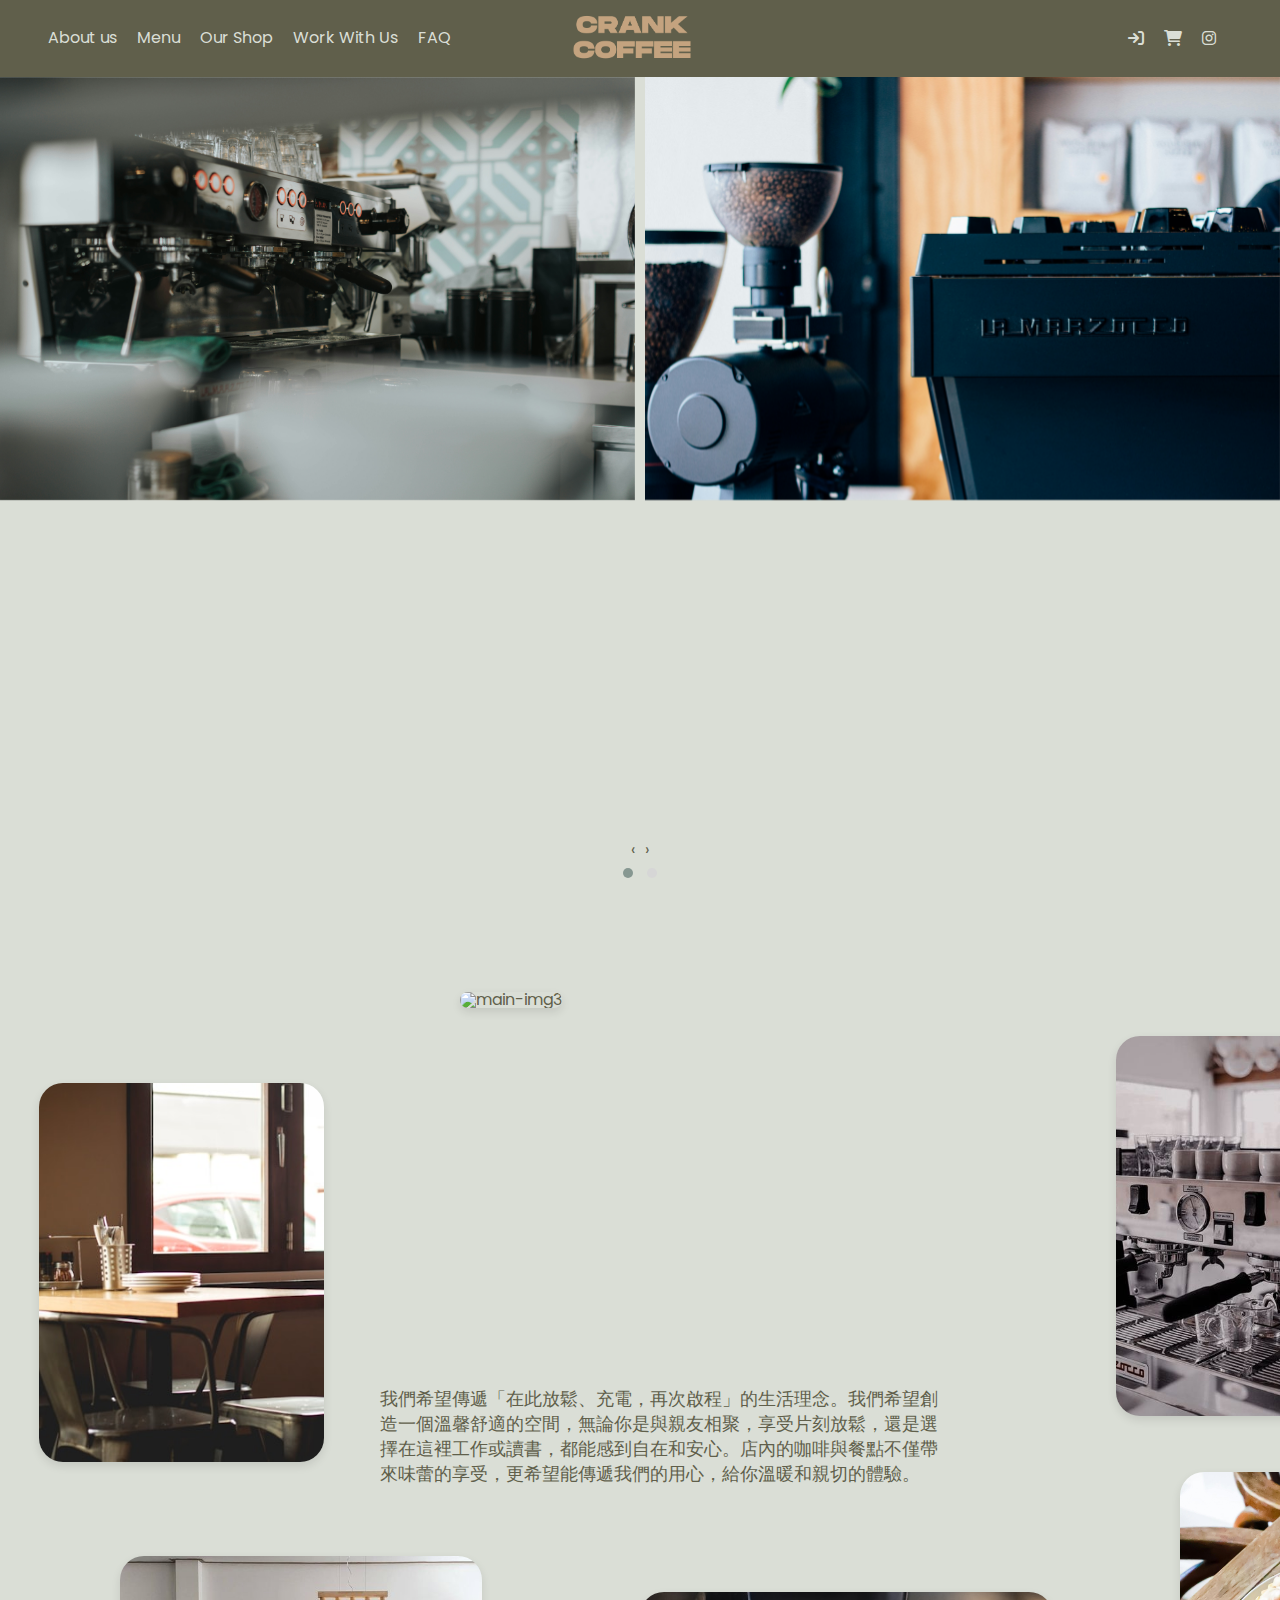
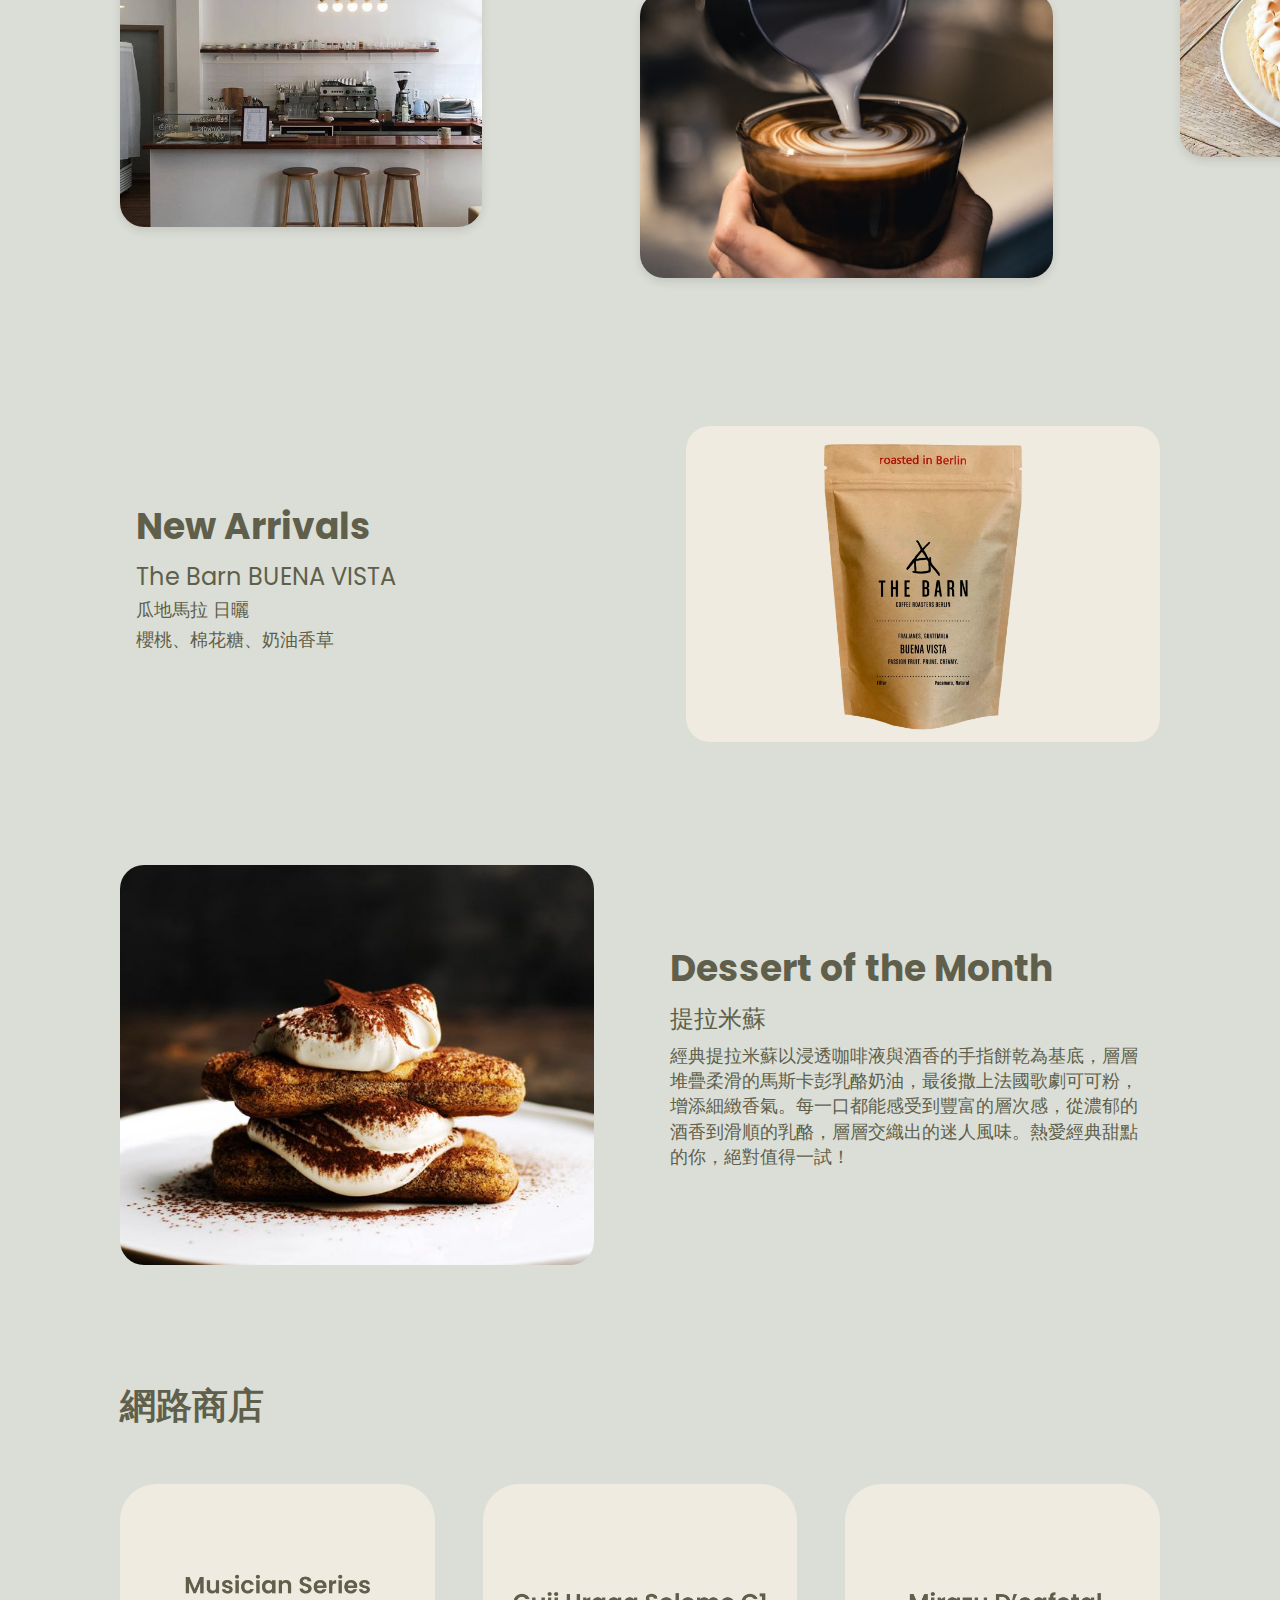
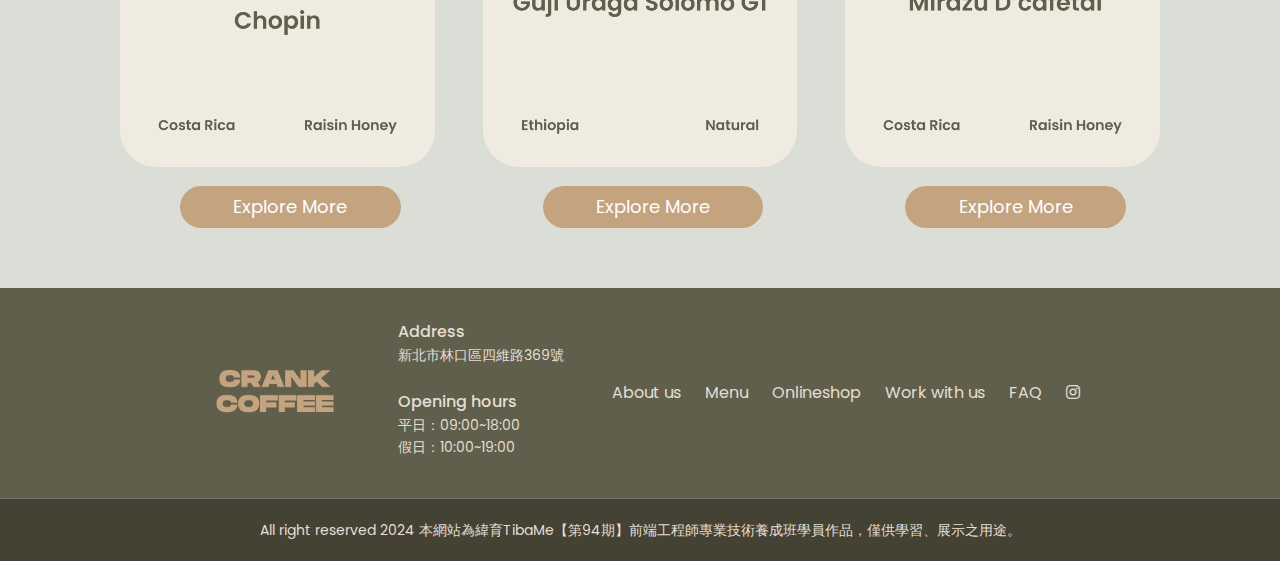
==== index.html @ f4736631 "Final Version" ====
<!DOCTYPE html>
<html lang="en">
<head>
    <meta charset="UTF-8">
    <meta name="viewport" content="width=device-width, initial-scale=1.0">
    <link rel="stylesheet" href="css/mainpage.css">
    <link rel="stylesheet" href="css/rwd.css">

    <!-- owl.carousel -->
    <link rel="stylesheet" href="https://cdnjs.cloudflare.com/ajax/libs/OwlCarousel2/2.3.4/assets/owl.carousel.min.css">
    </link>
    <link rel="stylesheet" href="https://cdnjs.cloudflare.com/ajax/libs/OwlCarousel2/2.3.4/assets/owl.theme.default.min.css">
    </link>
    <script src="https://code.jquery.com/jquery-3.5.1.js"></script>
    <script src="https://cdnjs.cloudflare.com/ajax/libs/OwlCarousel2/2.3.4/owl.carousel.min.js"></script>

    <link href="https://cdnjs.cloudflare.com/ajax/libs/font-awesome/6.0.0-beta3/css/all.min.css" rel="stylesheet">
    <link rel="preconnect" href="https://fonts.googleapis.com">
    <link rel="preconnect" href="https://fonts.gstatic.com" crossorigin>
    <link href="https://fonts.googleapis.com/css2?family=Bebas+Neue&family=Playwrite+GB+S:ital,wght@0,100..400;1,100..400&family=Poppins:ital,wght@0,100;0,200;0,300;0,400;0,500;0,600;0,700;0,800;0,900;1,100;1,200;1,300;1,400;1,500;1,600;1,700;1,800;1,900&family=Roboto:ital,wght@0,100;0,300;0,400;0,500;0,700;0,900;1,100;1,300;1,400;1,500;1,700;1,900&family=Space+Grotesk:wght@300..700&family=Zen+Kaku+Gothic+New&display=swap" rel="stylesheet">
    <title>Mainpage</title>
    <!-- font icon insert unfinished -->
</head>
<body>
    
    <div class="Out">

    <!------------ Top Nav ---------->
        <header class="header">
            <!-- 左側圖標 -->
            <div class="header-left">
                <a href="aboutus.html">About us</a>
                <a href="menu.html">Menu</a>
                <a href="onlineshop.html">Our Shop</a>
                <a href="workwithus.html">Work With Us</a>
                <a href="FAQ.html">FAQ</a>
            </div>
    
            <!-- 中間 LOGO 圖片 -->
            <div class="header-center">
                <a href="mainpage.html">
                    <img src="img/mainlogo-nobg.png" alt="Crank Coffee" class="logo">
                </a>
            </div>
    
            <!-- 右側圖標 -->
            <div class="header-right">
                <a href="#" class="icons">
                    <i class="fa-solid fa-arrow-right-to-bracket"></i>
                </a>
                
                <a href="cart.html" class="icons">
                <i class="fa-solid fa-cart-shopping"></i>
                </a>
                
                <a href="https://www.instagram.com/" class="icons">
                    <i class="fa-brands fa-instagram"></i>
                </a>
                
            </div>
        </header>


    <!------------ Carousel ---------->
        
    <div class="owl-carousel owl-theme">
        <div class="item">
          <img src="img/hero-img1.jpg" alt="">
        </div>
        <div class="item">
          <img src="img/hero-img2.jpg" alt="">
        </div>
        <div class="item">
          <img src="img/hero-img3.png" alt="">
        </div>
    </div>
    
        
    <!------------ Main Section  ---------->
         <section class="container">
            <!-- Img -->
            <div class="image main-img1"><img src="img/main-img-1.jpg" alt="main-img1"></div>
            <div class="image main-img2"><img src="img/main-img-2.jpg" alt="main-img2"></div>
            <div class="image main-img3"><img src="img/main-img-3.jpg" alt="main-img3"></div>
            <div class=" image main-img4"><img src="img/main-img-4.jpg" alt="main-img4"></div>
            <div class="image main-img5"><img src="img/main-img-5.jpg" alt="main-img5"></div>
            <div class="image main-img6"><img src="img/main-img-6.jpg" alt="main-img6"></div>

            <!-- <img src="img/illustration.png" class="illustration hidden" alt="Illustration 1">
            <img src="img/illustration.png" class="illustration hidden" alt="Illustration 2">
            <img src="img/illustration.png" class="illustration hidden" alt="Illustration 3"> -->
        
            <!-- Text -->
            <div class="content">
              <p>
                我們希望傳遞「在此放鬆、充電，再次啟程」的生活理念。我們希望創造一個溫馨舒適的空間，無論你是與親友相聚，享受片刻放鬆，還是選擇在這裡工作或讀書，都能感到自在和安心。店內的咖啡與餐點不僅帶來味蕾的享受，更希望能傳遞我們的用心，給你溫暖和親切的體驗。
              </p>
            </div>
        </section>

  
    <!-------------- New Arrivals  ---------- -->
      <div class="new-arrivals">
          <div class="text-content">
          <h1>New Arrivals</h1>
          <h2>The Barn BUENA VISTA</h2>
          <p>瓜地馬拉 日曬</p>
          <p>櫻桃、棉花糖、奶油香草</p>
          </div>
          <div class="image-content">
          <img src="img/thebarn1.png" alt="The Barn BUENA VISTA Coffee">
          </div>
        </div> 


    <!------------ Img + Text (Dessert of the month) ---------->
        <div class="dessert">
            <div class="image-content">
            <img src="img/tiramisu.jpg" alt="Tiramisu">
            </div>
            <div class="text-content">
            <h1>Dessert of the Month</h1>
            <h2>提拉米蘇</h2>
            <p>經典提拉米蘇以浸透咖啡液與酒香的手指餅乾為基底，層層堆疊柔滑的馬斯卡彭乳酪奶油，最後撒上法國歌劇可可粉，增添細緻香氣。每一口都能感受到豐富的層次感，從濃郁的酒香到滑順的乳酪，層層交織出的迷人風味。熱愛經典甜點的你，絕對值得一試！
            </p>
            </div>
        </div>


    <!------------ Item row (Online shop) ---------->
        <div class="store">
            <h1>網路商店</h1>
            
            <ul class="cards">
                <li>
                    <img src="img/chopin.png" alt="Musician Series Chopin" class="product-image">
                    <a class="shop-button" href="products.html">Explore More</a>
                </li>

                <li>
                    <img src="img/guji.png" alt="Guji Uraga Solomo G1" class="product-image">
                    <a class="shop-button" href="products.html">Explore More</a>
                </li>

                <li>
                    <img src="img/mirazu.png" alt="Mirazu D’cafetal" class="product-image">
                    <a class="shop-button" href="products.html">Explore More</a>
                </li>
            </ul>
        </div>


    <!------------ Footer ---------->
    
    <div class="top">
        <div class="left-section">
            <a href="mainpage.html">
                <img src="img/mainlogo-nobg.png" alt="Crank Coffee" class="logo">
            </a>
            
            <div class="middle-section">
                <div class="address-block">
                <h2>Address</h2>
                <p>新北市林口區四維路369號</p>
                </div>
                <div class="hours-block">
                <h2>Opening hours</h2>
                <p>平日：09:00~18:00</p>
                <p>假日：10:00~19:00</p>
                </div>
            </div>
        </div>
    

        <!-- 右側導航與社群圖標 -->
         
        <ul class="right-section">
            <li><a href="aboutus.html">About us</a></li>
            <li><a href="menu.html">Menu</a></li>
            <li><a href="onlineshop.html">Onlineshop</a></li>
            <li><a href="workwithus.html">Work with us</a></li>
            <li><a href="FAQ.html">FAQ</a></li>
            <li><a href="https://www.instagram.com/">
                <i class="fa-brands fa-instagram"></i>
                </a>
            </li>
        </ul>
    </div>

    <!-- 底部 -->
         
    <div class="bottom">
        <p>All right reserved 2024 本網站為緯育TibaMe【第94期】前端工程師專業技術養成班學員作品，僅供學習、展示之用途。</p>  
    </div>
</div>

<script src="js/mainpage.js"></script>


</body>
</html>
---- css/mainpage.css ----
@import url(reset.css);

@import url('https://fonts.googleapis.com/css2?family=Poppins:ital,wght@0,100;0,200;0,300;0,400;0,500;0,600;0,700;0,800;0,900;1,100;1,200;1,300;1,400;1,500;1,600;1,700;1,800;1,900&display=swap');

body{
    margin: 0 auto;
    background-color: #daded6;
    font-family: 'poppins';
    color:#605f4b;
    /* max-width: 1440px; */
}

/* ------------ Top Nav ---------- */

.header{
    padding: 0 48px;
    display: flex;
    flex-direction: row;
    justify-content: space-between;
    align-items: center;
    background-color: #605f4b;
    box-sizing: border-box;
    width: 100%;
    margin: 0 auto;
    
}
.header-left{
    flex: 1;
    flex-direction: row;
    justify-content: space-between;

}

.header a{
    color: #daded6; 
    font-size: 16px; 
    transition: color 0.3s ease;
    text-decoration: none;
    margin-right: 16px;

}

.header a:hover{
    color: #c4a37f;
    
}

.header-center img{
    width: 150px;
    height: auto;
    flex: 1;
    text-align: center;
}

.header-right{
    flex: 1;
    gap: 24px;
    text-align: right;
}

/* svg 要用fill方法才能設置顏色，font的才能使用color */
/* 當用戶與圖標交互（如懸停或點擊）時，使用 transition 可以讓圖標顏色從一個狀態到另一個狀態的漸變過程看起來平滑，避免突兀。 */

.icons {
    text-decoration: none; 
    color: inherit; 
    margin-right: 8px;

}
  
.icons:hover {
    color: #c4a37f;
}

/* ------------ Carousel ---------- */

.owl-theme{
    margin-bottom: 80px;
}
.owl-theme .item {
    height: 750px;
    object-fit: contain;
    
    
}
  
  .owl-carousel .item h4 {
    color: #fff;
    font-weight: 400;
    font-size: 1.4375rem;
    margin-top: 0rem;
  }
  

/* ------------ Main Section ---------- */

.container {
    position: relative;
    width: 100%;
    height: 1000px;
    display: flex; 
    justify-content: center; 
    align-items: center;
    margin: 0 auto;
    overflow: hidden;
    
}

.content{
    width: 560px;
    height: 160px;
    text-align: left;
    line-height: 1.4;
    margin-left: 40px;
}
  

.content p{
    font-size: 18px;
}

.image{
    position: absolute;
    z-index: 1;
}
  
.image img{
    border-radius: 24px;
    box-shadow: 0 4px 10px rgba(0, 0, 0, 0.1);
    width: 100%;
    height: 100%;
    object-fit: cover;
}

.main-img1{
    width: 285px;
    height: 379px;
    left: 39px;
    top: 117px;
    right: 0;
    bottom: 0;
}

.main-img2{
    width: 362px;
    height: 271px;
    left: 120px;
    top: 590px;
    right: 0;
    bottom: 0;
}

.main-img3{
    width: 375px;
    height: 281px;
    left: 460px;
    top: 26px;
    right: 0;
    bottom: 0;
}

.main-img4{
    width: 413px;
    height: 286px;
    left: 640px;
    top: 626px;
    right: 0;
    bottom: 0;
}

.main-img5{
    width: 285px;
    height: 380px;
    left: 1116px;
    top: 70px;
    right: 0;
    bottom: 0;

}

.main-img6{
    width: 360px;
    height: 285px;
    left: 1180px;
    top: 506px;
    right: 0;
    bottom: 0;
}

/* .illustration {
    position: absolute;
    opacity: 0;
    transition: opacity 0.5s ease, transform 0.5s ease;
  }
  
  .illustration.hidden {
    transform: scale(0.8); 
  }
  
  
  .illustration:nth-child(7) { 
    top: 40%; 
    left: 30%; 
    width: 120px;
    animation: slideIn 0.8s ease-out 0.2s forwards;

}
  .illustration:nth-child(8) { 
    top: 60%; 
    right: 400%; 
    width: 140px; animation: slideIn 0.8s ease-out 0.4s forwards;}
  .illustration:nth-child(9) { bottom: 15%; left: 60%; width: 160px; } */
  
/*  ------------ Img + Text (New arrivals) ---------- */

.new-arrivals{
    display: flex;
    align-items: center;
    justify-content: space-between;
    padding: 60px 120px;
    max-width: 100%; 
    margin: 0 auto;
    gap: 60px;
}
  
.text-content{
    flex: 1;
    padding: 16px;
}
  
.text-content h1{
    font-size: 36px;
    font-weight: bold;
    margin-bottom: 20px;
    color: #605f4b; 
}
  
.text-content h2{
    font-size: 24px;
    margin-bottom: 12px;
    
}
  
.text-content p{
    font-size: 18px;
    
    margin-bottom: 12px;
}
  

.image-content {
    flex: 1;
    text-align: center;
}
  
.image-content img {
    max-width: 600px;
    object-fit: cover;
    width: 100%;
    height: auto;
    border-radius: 24px;
}

/* ------------ Img + Text (Dessert of the month) ----------  */

.dessert{
    display: flex;
    align-items: center;
    justify-content: space-between;
    padding: 60px 120px;
    max-width: 100%; 
    margin: 0 auto;
    gap:60px
}

.dessert .text-content p{
    font-size: 18px;
   
    line-height: 1.4;
}

.dessert img{
    max-width: 600px;
    object-fit: cover;
    width: 100%;
    height: 400px;
    border-radius: 24px;
}


/* ------------ Item row (Online shop) ---------- */

.store{

    padding: 60px 120px;
}
  
.store h1{
    font-weight: bold;
    font-size: 36px;
    
    margin-bottom: 60px;
}
  
.cards{
/* 圖片padding縮小會怪怪的，可能改成div而不是照片 */
    display: flex;
    justify-content: space-between;
    list-style: none;
    gap: 48px;
    flex-wrap: wrap;
    align-items: center;
    flex-direction: row;
}

.cards li{
    
    width: 400px;
    flex: 1; 
    text-align: center; 
}

.cards li img{
    
    width: 100%;
    height: auto;
    border-radius: 36px;
    object-fit: contain;
     
}

.shop-button{
    border: none;
    background-color: #c4a37f;
    color: #fff;
    padding: 12px 16px;
    font-size: 18px;
    margin-top: 16px;
    transition: background-color 0.3s ease;
    border-radius: 24px;
    display: block;
    width: 60%;
    margin-left: 60px;
    
}
  
.shop-button:hover{
    background-color: #ae8034;
    color: #fff;
}
/*   ------------ Footer ---------- */

.top{
    background-color: #605f4b;
    display: flex;
    justify-content: center;
    align-items: center;
    padding: 36px 80px;
    color:#e4ded2;
    gap: 48px;
    border-bottom: 1px solid #727272;
    
}

.top .left-section{
    display: flex;
    align-items: center;
    gap: 48px;

}

.top img{
    width: 150px;
    height: auto;
    flex: 1;
   
}

.top .middle-section{
    display: flex;
    flex-direction: column;
    
}

.middle-section h2{
    margin-bottom: 8px;
    font-weight: 500;
    font-size: 16px;
}

.middle-section p{
    margin-bottom: 8px;
    font-size: 14px;
}

.address-block{
    margin-bottom: 24px;
}

ul{
    display: flex;
    justify-content: space-between;
    align-items: center;
    gap: 24px;
}



ul a{
    text-decoration: none;
    color:#e4ded2;
    transition: color 0.3s ease;

}

ul a:hover{
    color:#c4a37f;

}

.bottom{
    text-align: center;
    padding: 16px 0;
    background-color: #434233;
}

.bottom p{
    font-size: 14px;
    color: #e4ded2;
    padding: 8px 0;
}
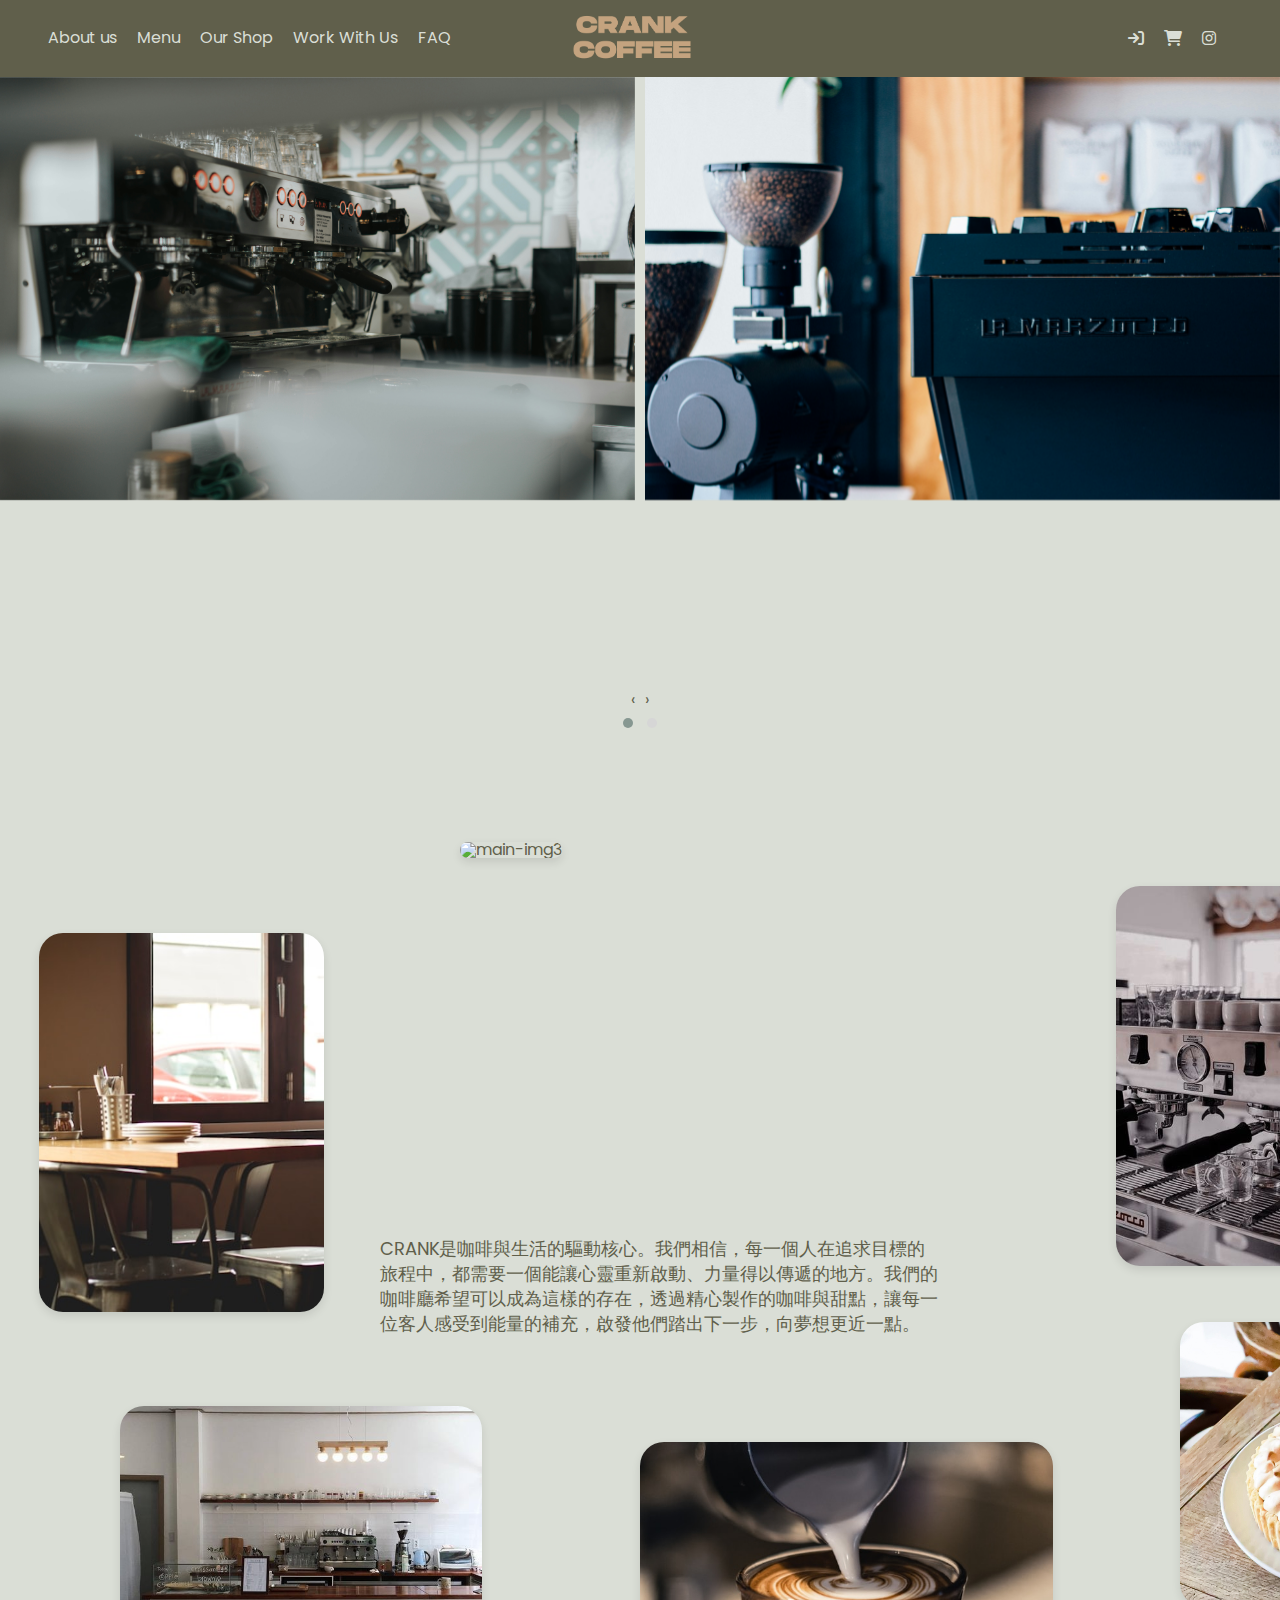
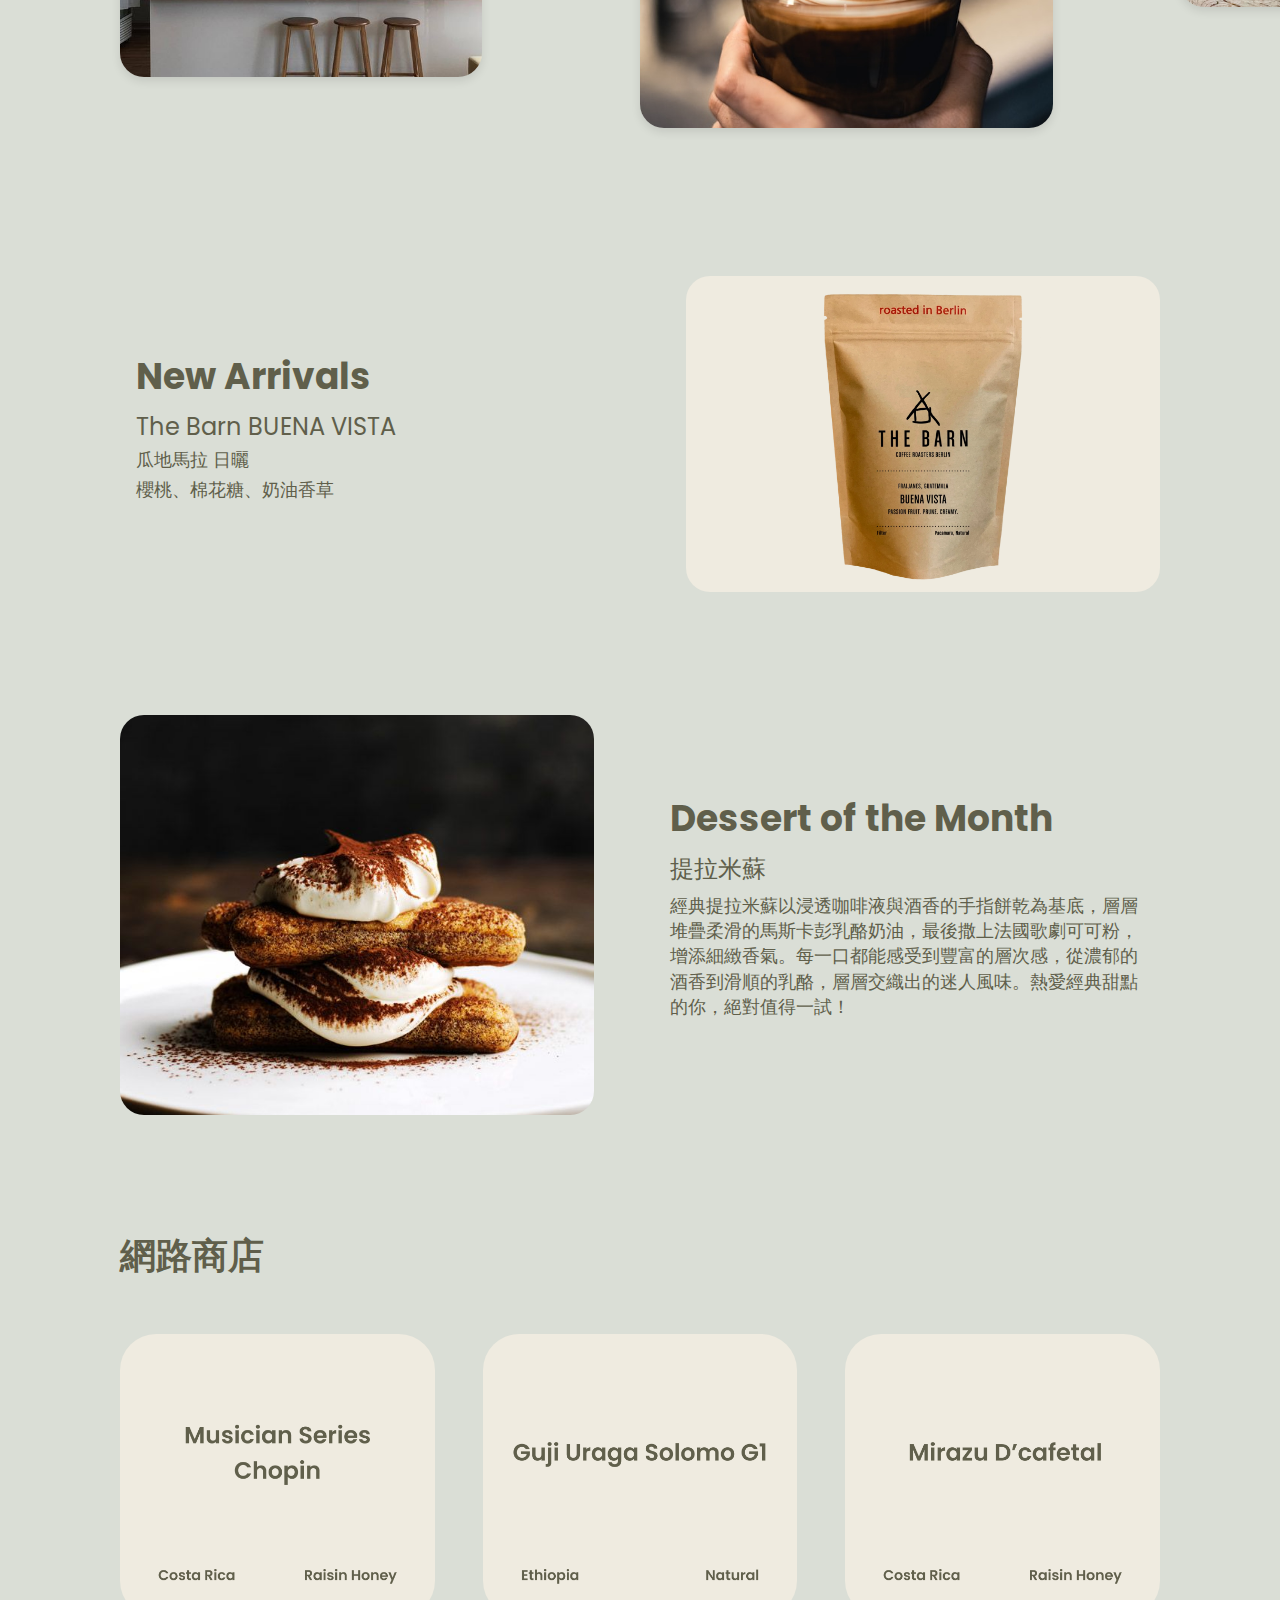
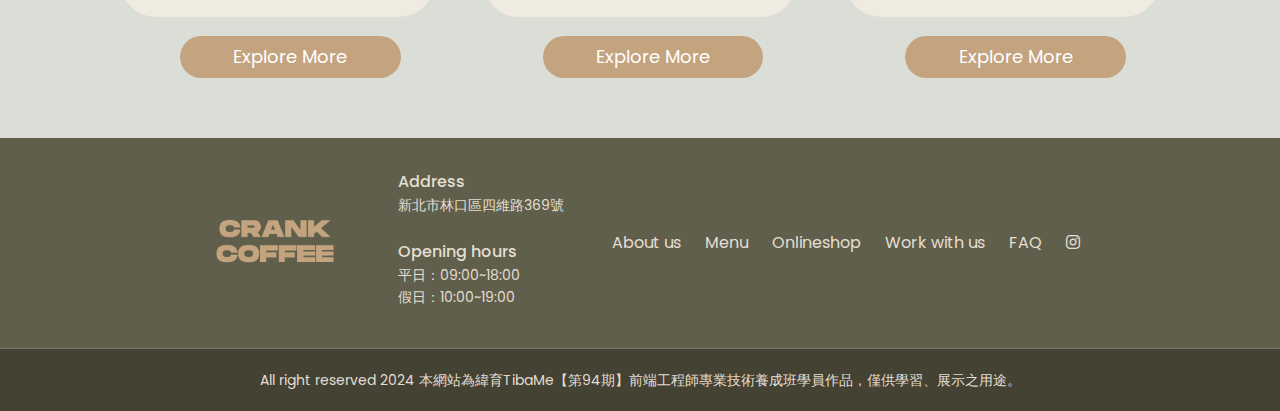
==== commit ead4a1d8: "Final" ====
--- a/index.html
+++ b/index.html
@@ -33,12 +33,12 @@
                 <a href="menu.html">Menu</a>
                 <a href="onlineshop.html">Our Shop</a>
                 <a href="workwithus.html">Work With Us</a>
-                <a href="FAQ.html">FAQ</a>
+                <a href="faq.html">FAQ</a>
             </div>
     
             <!-- 中間 LOGO 圖片 -->
             <div class="header-center">
-                <a href="mainpage.html">
+                <a href="index.html">
                     <img src="img/mainlogo-nobg.png" alt="Crank Coffee" class="logo">
                 </a>
             </div>
@@ -82,7 +82,7 @@
             <div class="image main-img1"><img src="img/main-img-1.jpg" alt="main-img1"></div>
             <div class="image main-img2"><img src="img/main-img-2.jpg" alt="main-img2"></div>
             <div class="image main-img3"><img src="img/main-img-3.jpg" alt="main-img3"></div>
-            <div class=" image main-img4"><img src="img/main-img-4.jpg" alt="main-img4"></div>
+            <div class="image main-img4"><img src="img/main-img-4.jpg" alt="main-img4"></div>
             <div class="image main-img5"><img src="img/main-img-5.jpg" alt="main-img5"></div>
             <div class="image main-img6"><img src="img/main-img-6.jpg" alt="main-img6"></div>
 
@@ -93,7 +93,7 @@
             <!-- Text -->
             <div class="content">
               <p>
-                我們希望傳遞「在此放鬆、充電，再次啟程」的生活理念。我們希望創造一個溫馨舒適的空間，無論你是與親友相聚，享受片刻放鬆，還是選擇在這裡工作或讀書，都能感到自在和安心。店內的咖啡與餐點不僅帶來味蕾的享受，更希望能傳遞我們的用心，給你溫暖和親切的體驗。
+                CRANK是咖啡與生活的驅動核心。我們相信，每一個人在追求目標的旅程中，都需要一個能讓心靈重新啟動、力量得以傳遞的地方。我們的咖啡廳希望可以成為這樣的存在，透過精心製作的咖啡與甜點，讓每一位客人感受到能量的補充，啟發他們踏出下一步，向夢想更近一點。
               </p>
             </div>
         </section>
@@ -154,7 +154,7 @@
     
     <div class="top">
         <div class="left-section">
-            <a href="mainpage.html">
+            <a href="index.html">
                 <img src="img/mainlogo-nobg.png" alt="Crank Coffee" class="logo">
             </a>
             
@@ -179,7 +179,7 @@
             <li><a href="menu.html">Menu</a></li>
             <li><a href="onlineshop.html">Onlineshop</a></li>
             <li><a href="workwithus.html">Work with us</a></li>
-            <li><a href="FAQ.html">FAQ</a></li>
+            <li><a href="faq.html">FAQ</a></li>
             <li><a href="https://www.instagram.com/">
                 <i class="fa-brands fa-instagram"></i>
                 </a>
--- a/css/mainpage.css
+++ b/css/mainpage.css
@@ -78,8 +78,8 @@
     margin-bottom: 80px;
 }
 .owl-theme .item {
-    height: 750px;
-    object-fit: contain;
+    height: 600px;
+    object-fit: cover;
     
     
 }
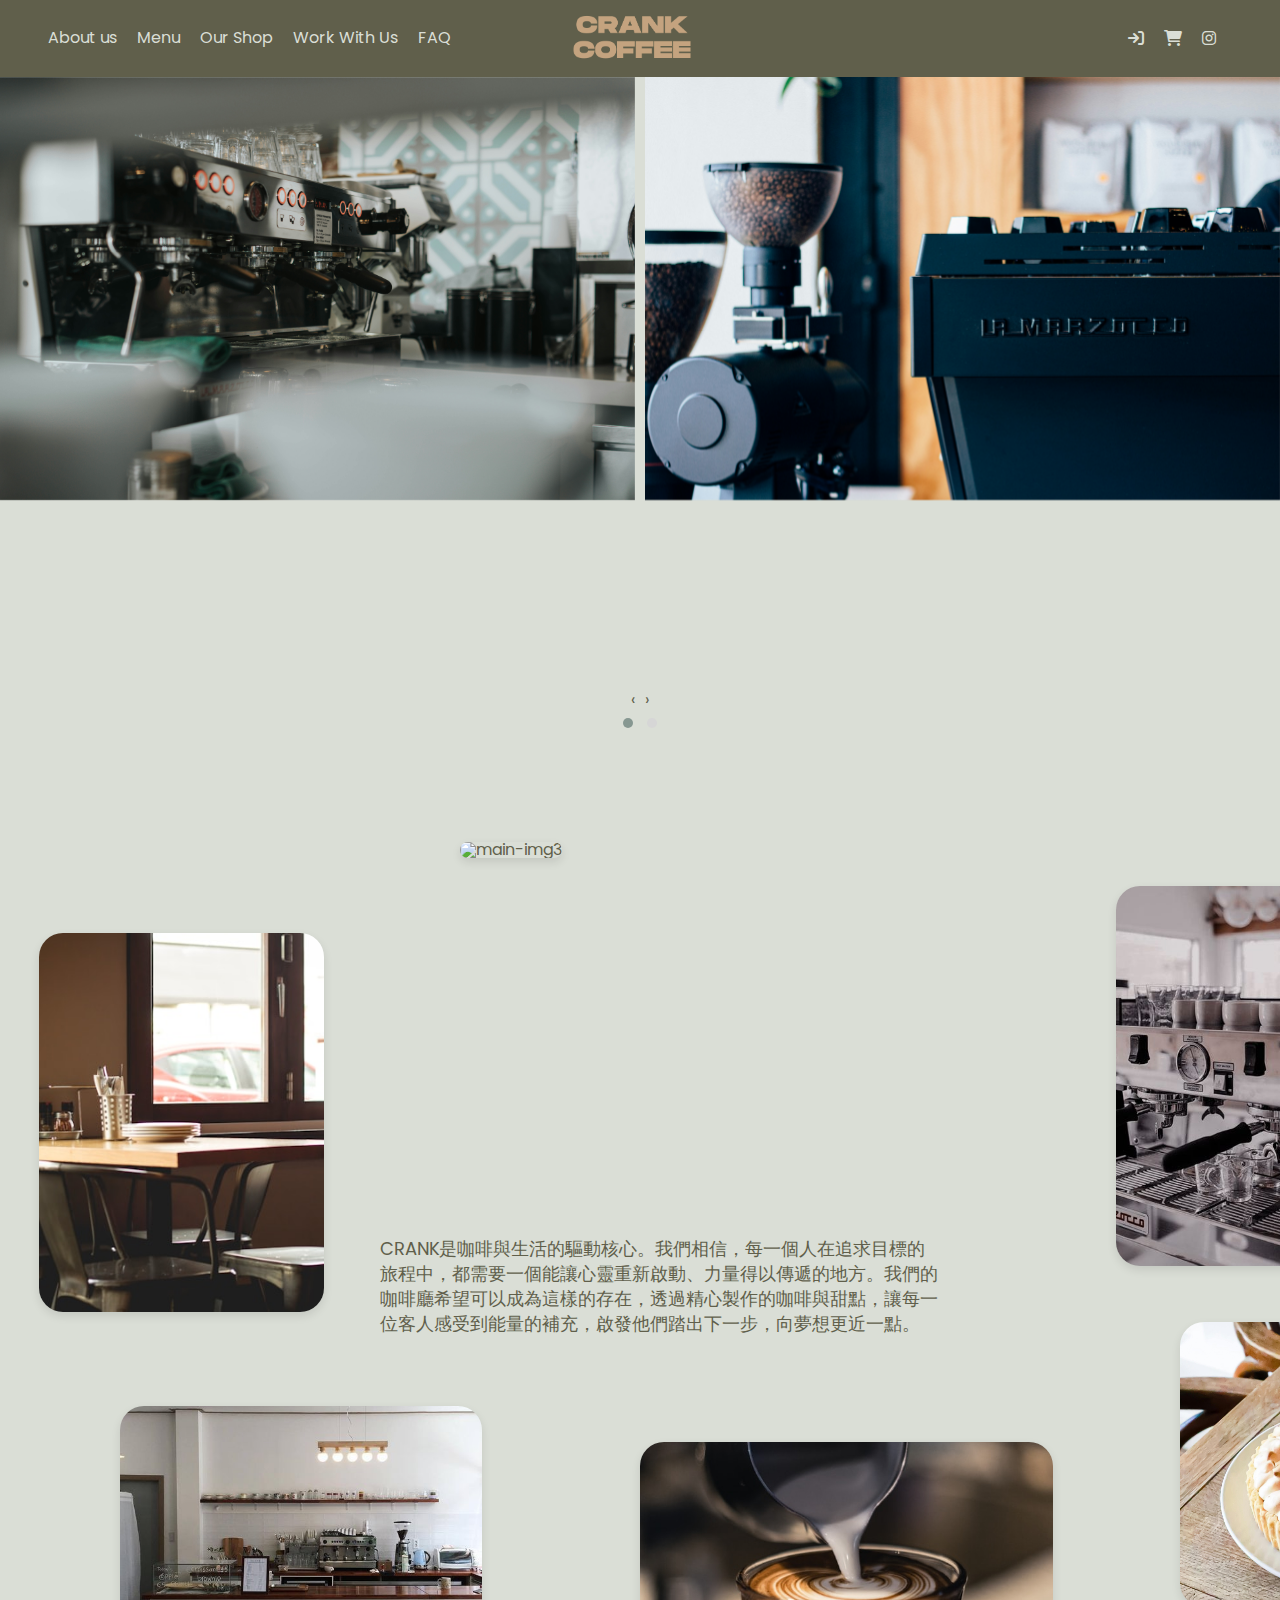
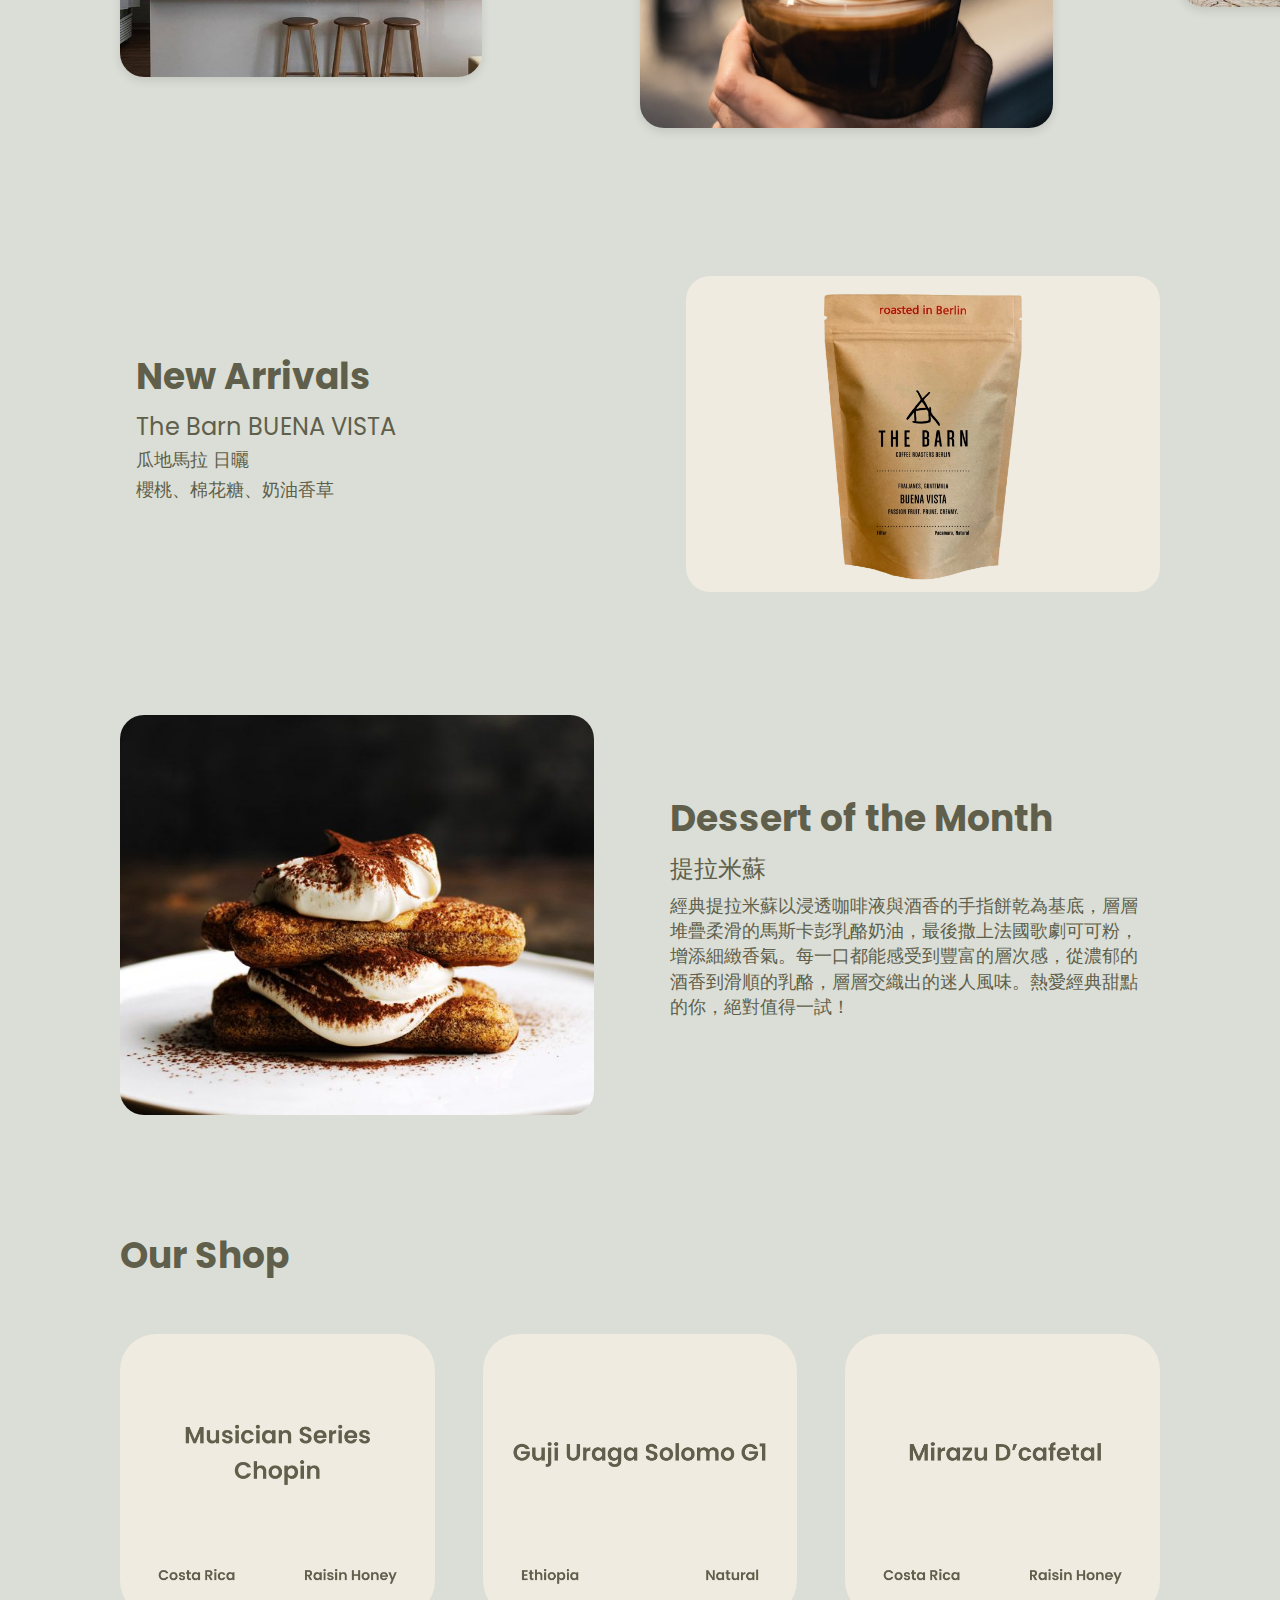
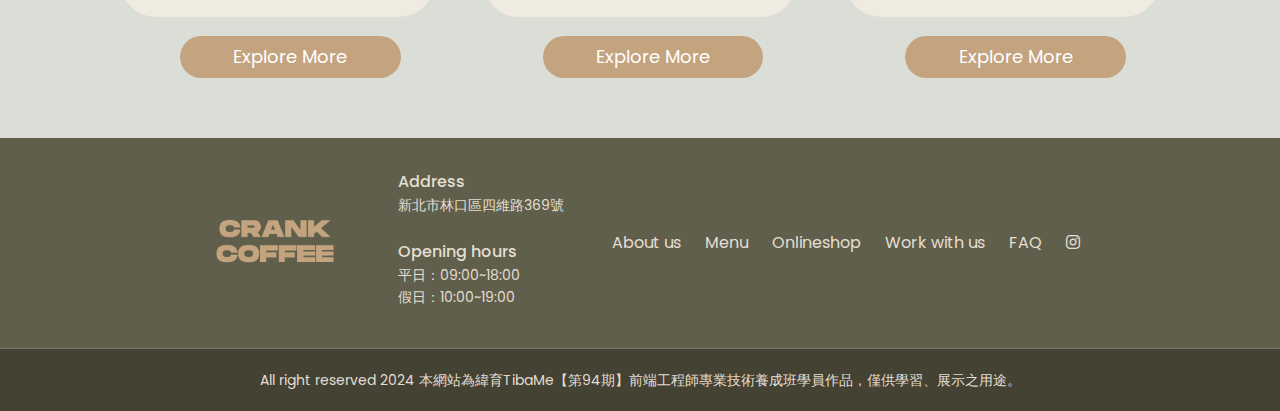
==== commit 9f89058f: "index" ====
--- a/index.html
+++ b/index.html
@@ -129,7 +129,7 @@
 
     <!------------ Item row (Online shop) ---------->
         <div class="store">
-            <h1>網路商店</h1>
+            <h1>Our Shop</h1>
             
             <ul class="cards">
                 <li>
--- a/css/mainpage.css
+++ b/css/mainpage.css
@@ -80,8 +80,7 @@
 .owl-theme .item {
     height: 600px;
     object-fit: cover;
-    
-    
+
 }
   
   .owl-carousel .item h4 {
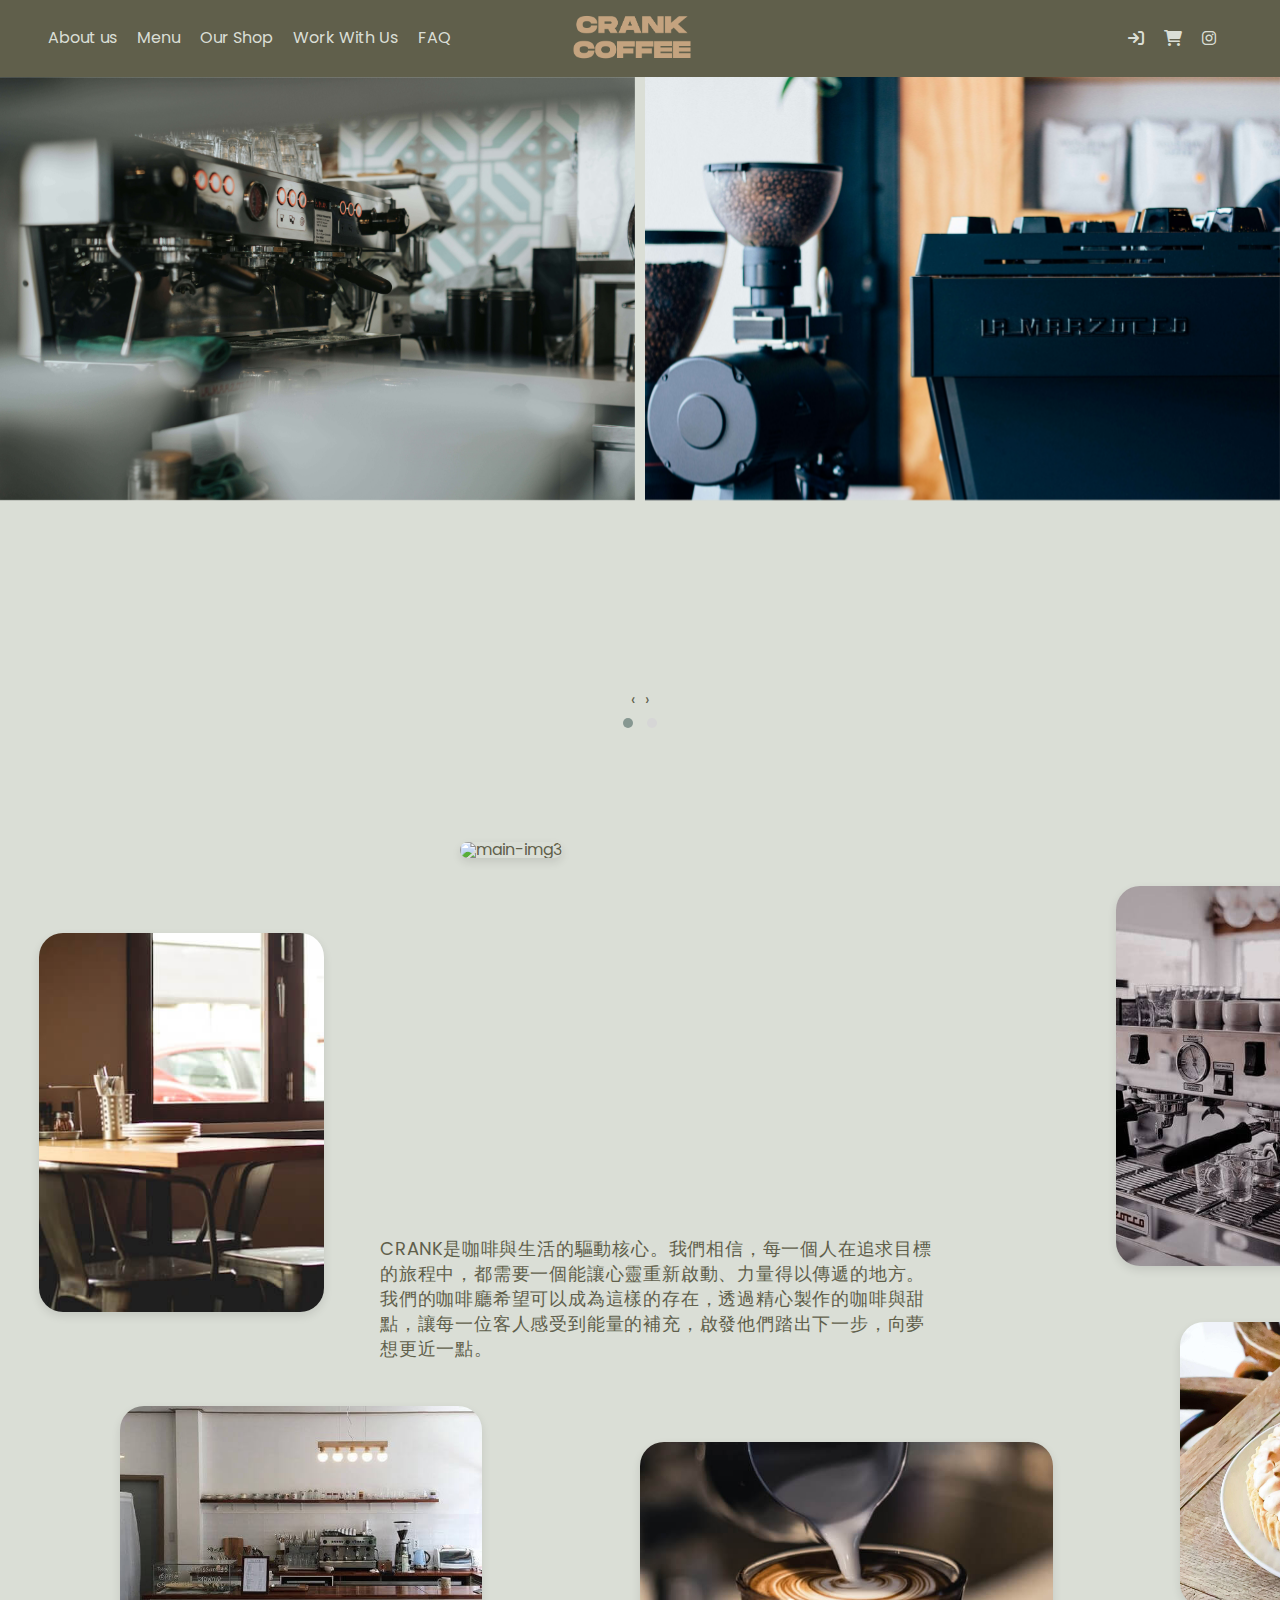
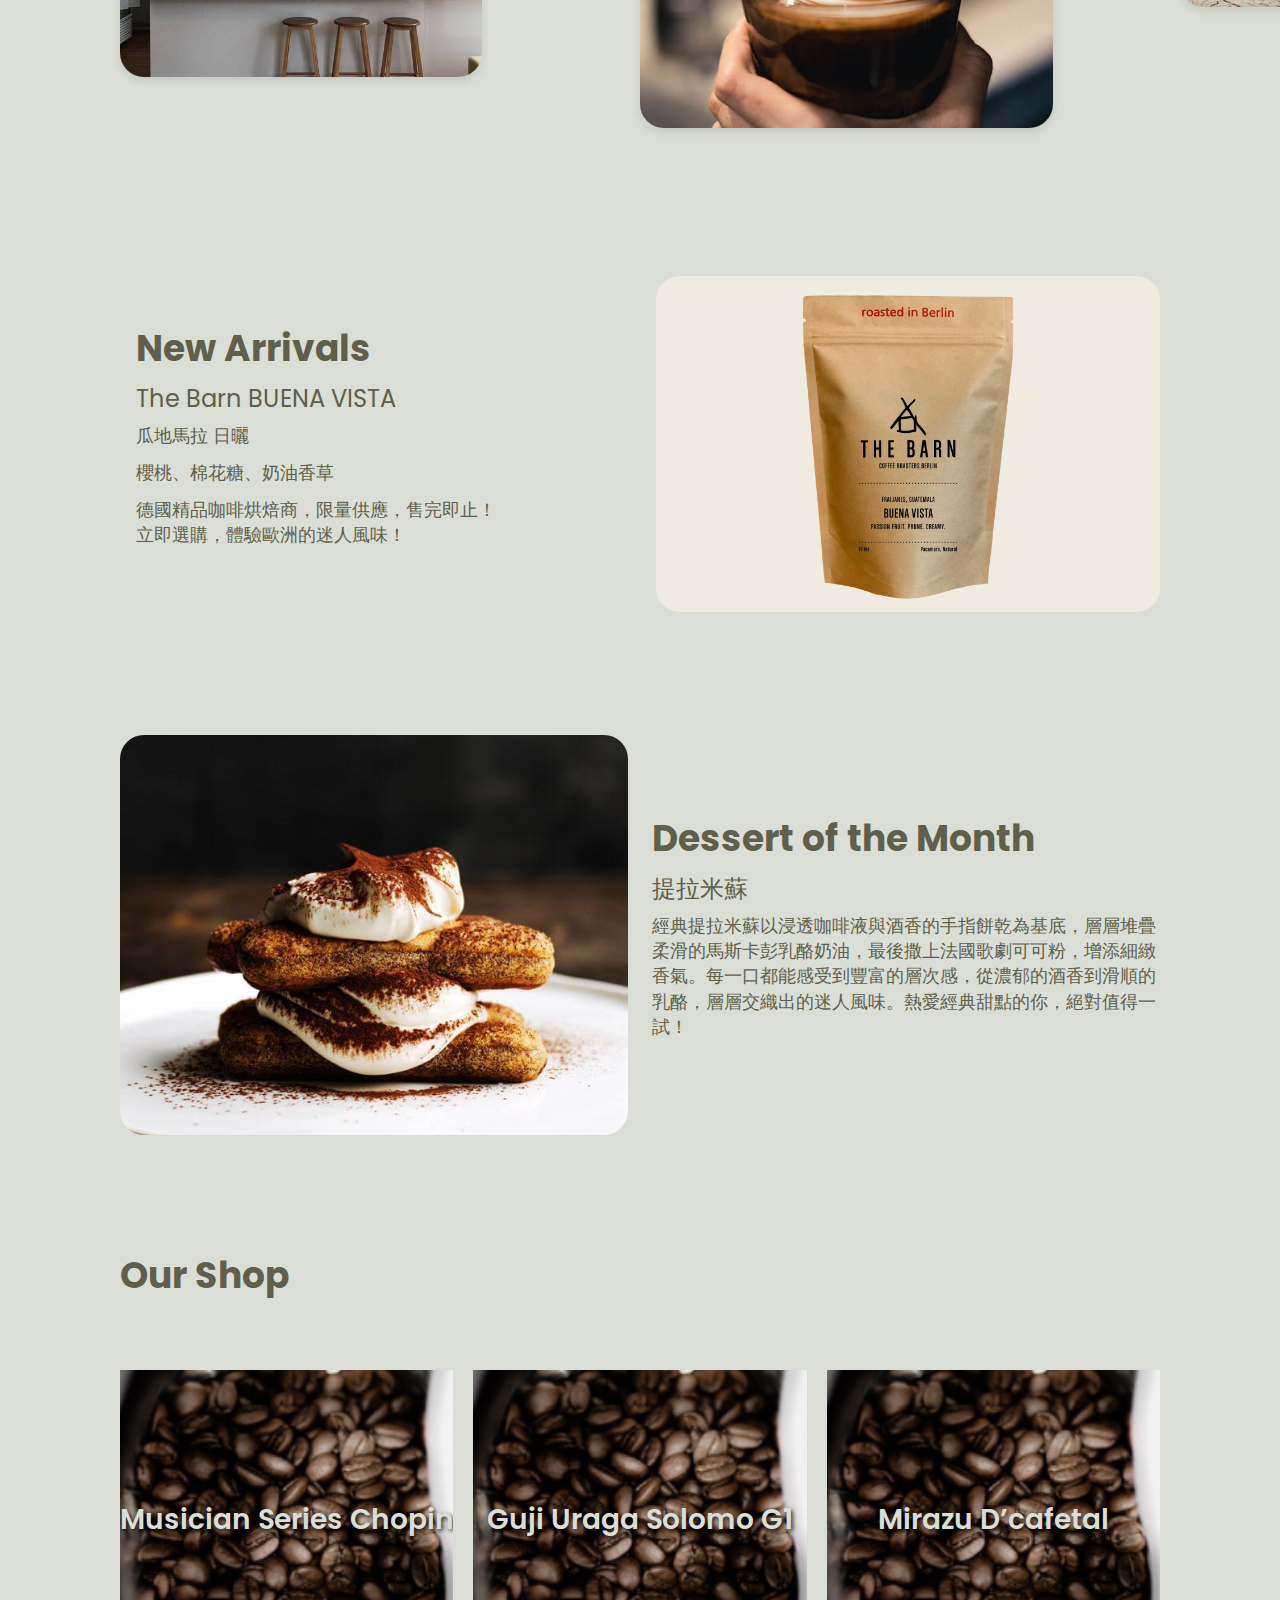
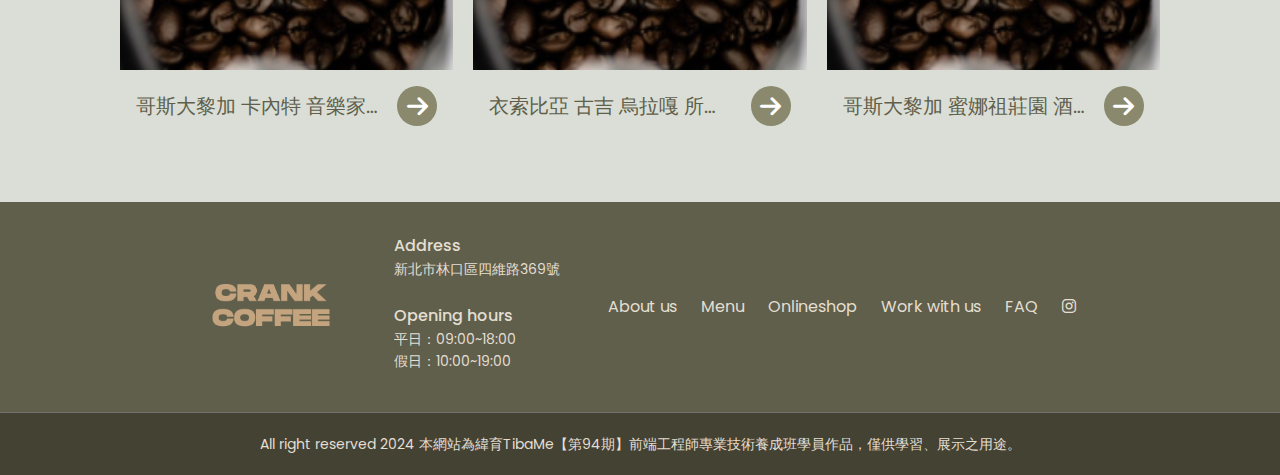
==== commit 817e5965: "productschange" ====
--- a/index.html
+++ b/index.html
@@ -24,7 +24,9 @@
 <body>
     
     <div class="Out">
-
+    
+    
+   
     <!------------ Top Nav ---------->
         <header class="header">
             <!-- 左側圖標 -->
@@ -53,7 +55,7 @@
                 <i class="fa-solid fa-cart-shopping"></i>
                 </a>
                 
-                <a href="https://www.instagram.com/" class="icons">
+                <a href="https://www.instagram.com/" class="icons" target="_blank" rel="noopener noreferrer">
                     <i class="fa-brands fa-instagram"></i>
                 </a>
                 
@@ -106,6 +108,7 @@
           <h2>The Barn BUENA VISTA</h2>
           <p>瓜地馬拉 日曬</p>
           <p>櫻桃、棉花糖、奶油香草</p>
+          <p>德國精品咖啡烘焙商，限量供應，售完即止！<br>立即選購，體驗歐洲的迷人風味！</p>
           </div>
           <div class="image-content">
           <img src="img/thebarn1.png" alt="The Barn BUENA VISTA Coffee">
@@ -131,20 +134,54 @@
         <div class="store">
             <h1>Our Shop</h1>
             
-            <ul class="cards">
-                <li>
-                    <img src="img/chopin.png" alt="Musician Series Chopin" class="product-image">
-                    <a class="shop-button" href="products.html">Explore More</a>
+            <ul class="product-list">
+                <li class="product-card">
+                    <div class="imgtext">
+                        <img src="img/product1.png" alt="Musician Series Chopin" class="product-image">
+                        <h2>Musician Series Chopin</h2>
+                    </div>
+                    
+                    <div class="card-bottom">
+                        <p><a class="link-block" href="products.html">哥斯大黎加 卡內特 音樂家系列 蕭邦</a></p>
+                        <div class="fill-button">
+                            <span class="fill"></span>
+                            <a class="shop-button" href="products.html">
+                                <i class="fa-solid fa-arrow-right"></i>
+                            </a>
+                        </div> 
+                    </div>
                 </li>
 
-                <li>
-                    <img src="img/guji.png" alt="Guji Uraga Solomo G1" class="product-image">
-                    <a class="shop-button" href="products.html">Explore More</a>
+                <li class="product-card">
+                    <div class="imgtext">
+                        <img src="img/product1.png" alt="Guji Uraga Solomo G1" class="product-image">
+                        <h2>Guji Uraga Solomo G1</h2>
+                    </div>
+                    <div class="card-bottom">
+                        <p><a class="link-block" href="products.html">衣索比亞 古吉 烏拉嘎 所羅門 日曬 G1</a></p>
+                        <div class="fill-button">
+                            <span class="fill"></span>
+                            <a class="shop-button" href="products.html">
+                                <i class="fa-solid fa-arrow-right"></i>
+                            </a>
+                        </div> 
+                    </div>
                 </li>
 
-                <li>
-                    <img src="img/mirazu.png" alt="Mirazu D’cafetal" class="product-image">
-                    <a class="shop-button" href="products.html">Explore More</a>
+                <li class="product-card">
+                    <div class="imgtext">
+                        <img src="img/product1.png" alt="Mirazu D’cafetal" class="product-image">
+                        <h2>Mirazu D’cafetal</h2>
+                    </div>
+                    <div class="card-bottom">
+                        <p><a class="link-block" href="products.html">哥斯大黎加 蜜娜祖莊園 酒桶靜置 葡萄乾蜜處理</a></p>
+                        <div class="fill-button">
+                            <span class="fill"></span>
+                            <a class="shop-button" href="products.html">
+                                <i class="fa-solid fa-arrow-right"></i>
+                            </a>
+                        </div> 
+                    </div>
                 </li>
             </ul>
         </div>
@@ -180,7 +217,7 @@
             <li><a href="onlineshop.html">Onlineshop</a></li>
             <li><a href="workwithus.html">Work with us</a></li>
             <li><a href="faq.html">FAQ</a></li>
-            <li><a href="https://www.instagram.com/">
+            <li><a href="https://www.instagram.com/" class="icons" target="_blank" rel="noopener noreferrer">
                 <i class="fa-brands fa-instagram"></i>
                 </a>
             </li>
--- a/css/mainpage.css
+++ b/css/mainpage.css
@@ -5,7 +5,7 @@
 body{
     margin: 0 auto;
     background-color: #daded6;
-    font-family: 'poppins';
+    font-family: 'poppins','GenSenRounded2 TW', 'Noto Sans TC';
     color:#605f4b;
     /* max-width: 1440px; */
 }
@@ -111,6 +111,7 @@
     text-align: left;
     line-height: 1.4;
     margin-left: 40px;
+    letter-spacing: 0.8px;
 }
   
 
@@ -219,12 +220,13 @@
     padding: 60px 120px;
     max-width: 100%; 
     margin: 0 auto;
-    gap: 60px;
+     
 }
   
 .text-content{
     flex: 1;
-    padding: 16px;
+    padding:16px;
+    
 }
   
 .text-content h1{
@@ -242,7 +244,7 @@
   
 .text-content p{
     font-size: 18px;
-    
+    line-height: 1.4;
     margin-bottom: 12px;
 }
   
@@ -269,12 +271,15 @@
     padding: 60px 120px;
     max-width: 100%; 
     margin: 0 auto;
-    gap:60px
-}
-
+    gap: 24px;
+    
+}
+
+.dessert .text-content{
+    padding: 0;
+}
 .dessert .text-content p{
     font-size: 18px;
-   
     line-height: 1.4;
 }
 
@@ -286,67 +291,163 @@
     border-radius: 24px;
 }
 
-
 /* ------------ Item row (Online shop) ---------- */
 
+
 .store{
-
     padding: 60px 120px;
 }
   
 .store h1{
     font-weight: bold;
     font-size: 36px;
-    
     margin-bottom: 60px;
 }
-  
-.cards{
-/* 圖片padding縮小會怪怪的，可能改成div而不是照片 */
-    display: flex;
-    justify-content: space-between;
+
+.product-list {
+    display: flex; 
+    gap: 20px; 
+    /* align-items: stretch;  */
     list-style: none;
-    gap: 48px;
-    flex-wrap: wrap;
-    align-items: center;
-    flex-direction: row;
-}
-
+}
+
+.product-card{
+    display: flex;
+    justify-content: space-between;
+    flex-direction: column;
+    align-items: center;
+    height: auto;
+    overflow: hidden;
+    flex: 1;
+    padding: 16px;
+}
+
+.imgtext{
+    position: relative;
+    flex-shrink: 0;
+    width: 400px;
+    height: 300px;
+    overflow: hidden;
+    margin-bottom: 16px;
+    border-radius: 24px;
+    
+}
 .cards li{
-    
-    width: 400px;
+    margin-bottom: 48px;
     flex: 1; 
     text-align: center; 
 }
 
-.cards li img{
-    
-    width: 100%;
-    height: auto;
-    border-radius: 36px;
-    object-fit: contain;
-     
+.imgtext img{
+    width: 100%; 
+    height: 100%;
+    object-fit: cover;
+    object-position: center; 
+    
+   
+}
+
+.imgtext h2{
+    
+    width: 100%;
+    color: #daded6;
+    position: absolute;
+    top: 50%;
+    left: 50%;
+    transform: translate(-50%, -50%);
+    text-align: center; 
+    line-height: 1.4;
+    font-size: 28px;
+    font-weight: 600;
+    text-shadow: 2px 2px 4px rgba(0, 0, 0, 0.8); 
+    
+}
+
+.card-bottom{
+    
+    display: flex;
+    flex-direction: row;
+    align-items: center;
+    justify-content: space-between;
+    gap: 16px;
+    width: 100%;
+   
+}
+
+.card-bottom p{
+    font-size: 20px;
+    flex: 1; 
+    margin: 0; 
+    word-wrap: break-word;
+    text-align: left;
+    line-height: 1.4;
+    display: -webkit-box; /* 支援多行截斷 */
+    -webkit-line-clamp: 1; /* 顯示最多 2 行 */
+    -webkit-box-orient: vertical;
+    overflow: hidden;
+    text-overflow: ellipsis;
+   
+}
+
+.link-block{
+    display: block;
+    text-decoration: none;
+    color: inherit;
+    cursor: pointer;
+    transition: color 0.3s ease;
+}
+
+.link-block:hover{
+    text-decoration: underline;
+}
+
+.fill-button{
+  flex-shrink: 0;
+  position: relative;
+  width: 40px;
+  height: 40px;
+  border-radius: 50%;
+  overflow: hidden;
+  background-color: #8a896d;
+  cursor: pointer;
+  display: flex;
+  align-items: center;
+  justify-content: center;
+  transition: transform 0.3s ease;
+}
+
+.fill-button .fill {
+    position: absolute;
+    bottom: 0;
+    left: 0;
+    height: 100%;
+    width: 0;
+    background-color: #434233;
+    color: #fff;
+    transition: width 0.5s ease-in-out;
+    z-index: 1; 
 }
 
 .shop-button{
-    border: none;
-    background-color: #c4a37f;
     color: #fff;
-    padding: 12px 16px;
-    font-size: 18px;
-    margin-top: 16px;
-    transition: background-color 0.3s ease;
-    border-radius: 24px;
-    display: block;
-    width: 60%;
-    margin-left: 60px;
-    
-}
-  
-.shop-button:hover{
-    background-color: #ae8034;
-    color: #fff;
-}
+    z-index: 2;
+    font-size: 24px;
+    position: relative;
+    text-decoration: none;
+    display: flex;
+    align-items: center;
+    justify-content: center;
+}
+
+.fill-button:hover .fill{
+    width: 100%;
+    
+}
+
+.fill-button:hover{
+    transform: scale(1.1);
+}
+  
 /*   ------------ Footer ---------- */
 
 .top{
@@ -396,23 +497,21 @@
     margin-bottom: 24px;
 }
 
-ul{
+.right-section{
     display: flex;
     justify-content: space-between;
     align-items: center;
     gap: 24px;
 }
 
-
-
-ul a{
+.right-section a{
     text-decoration: none;
     color:#e4ded2;
     transition: color 0.3s ease;
 
 }
 
-ul a:hover{
+.right-section a:hover{
     color:#c4a37f;
 
 }
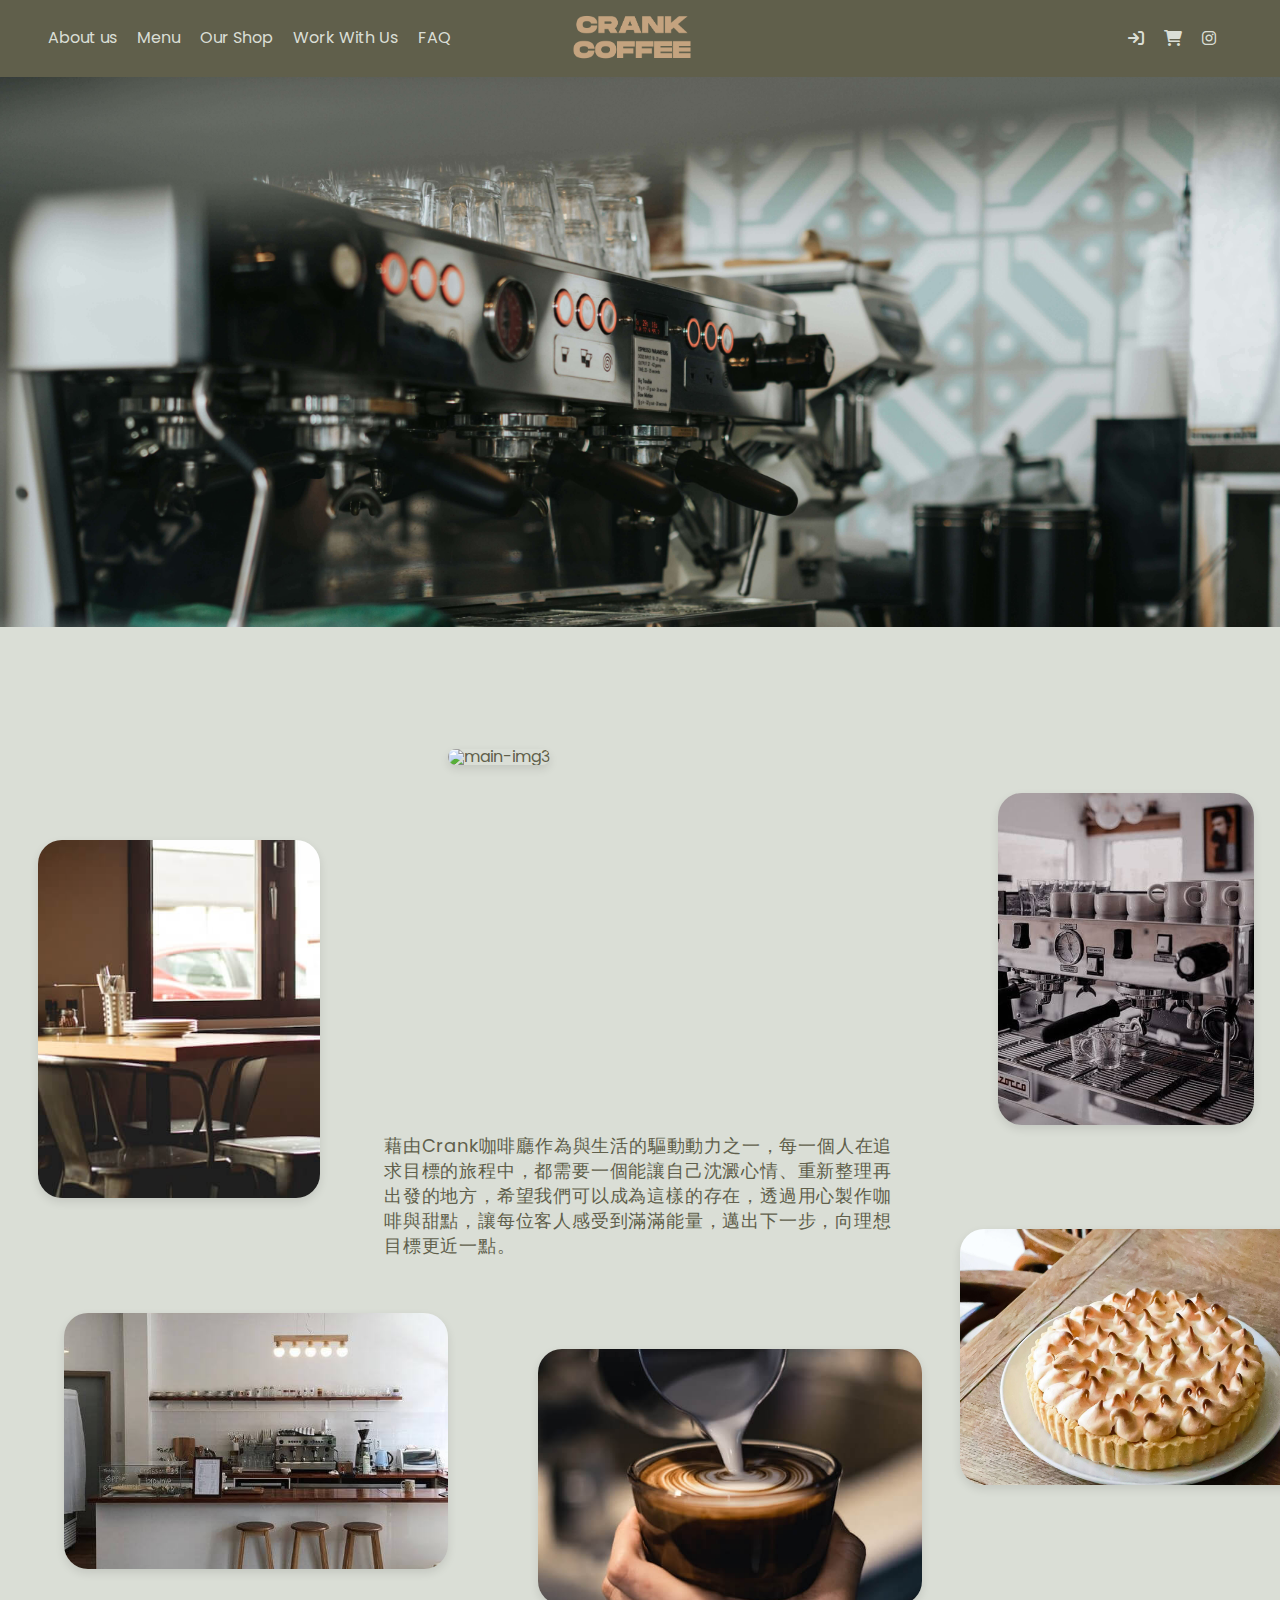
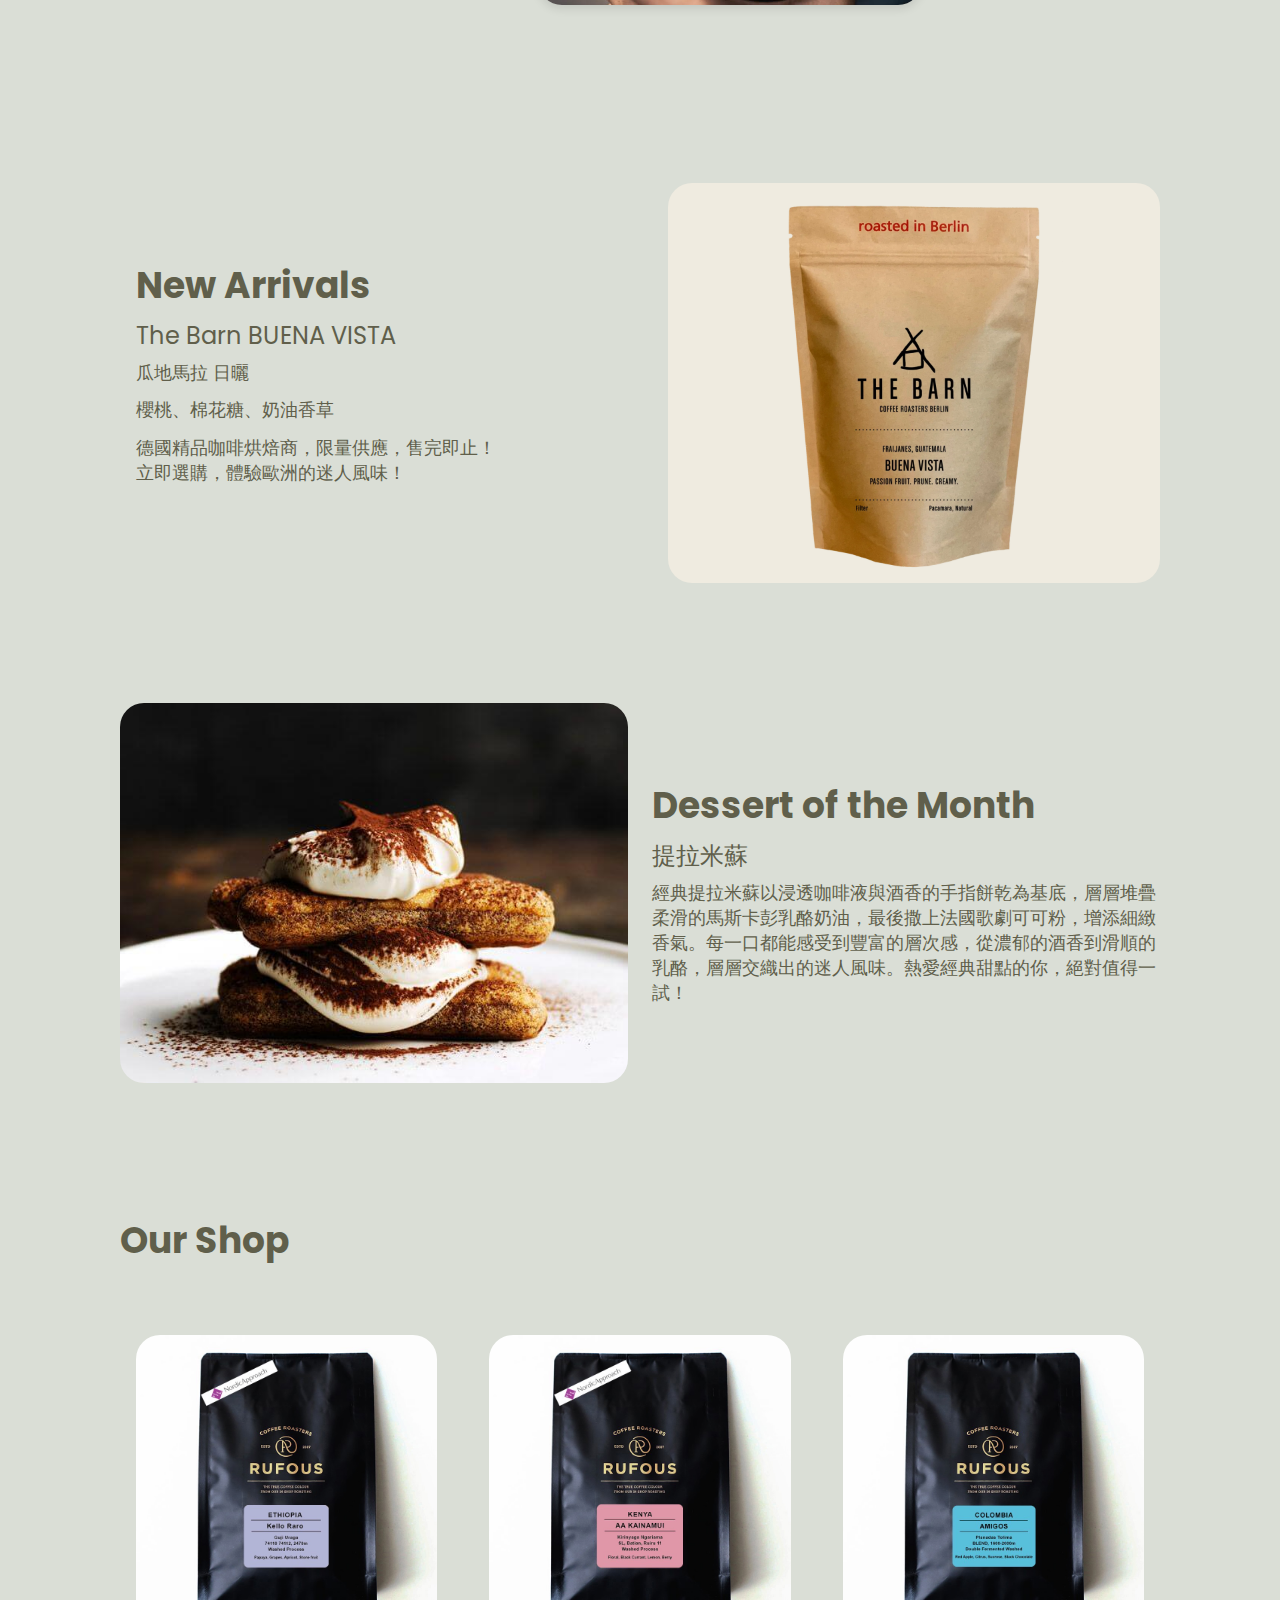
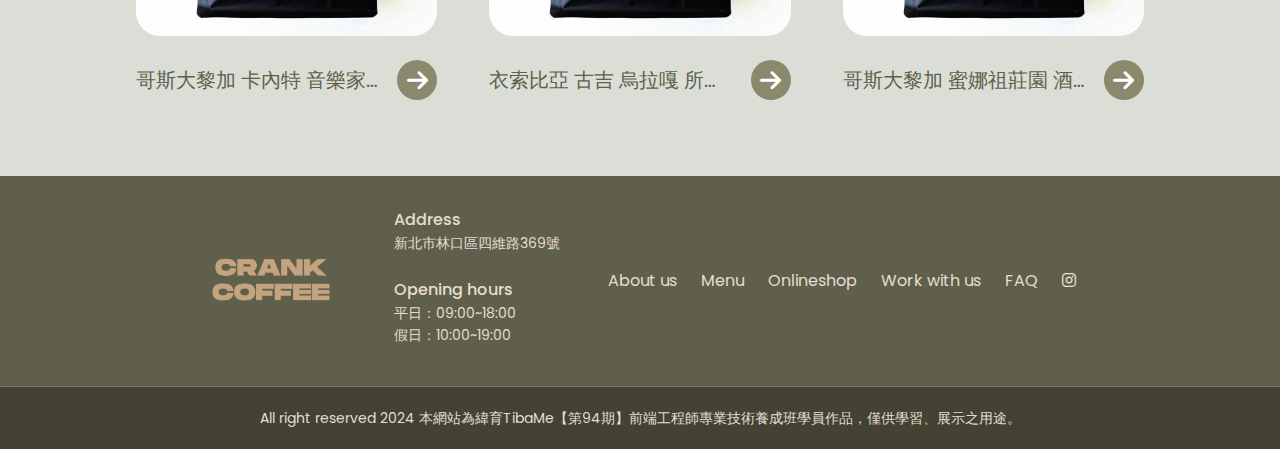
==== commit 089fb2ec: "update" ====
--- a/index.html
+++ b/index.html
@@ -4,14 +4,13 @@
     <meta charset="UTF-8">
     <meta name="viewport" content="width=device-width, initial-scale=1.0">
     <link rel="stylesheet" href="css/mainpage.css">
-    <link rel="stylesheet" href="css/rwd.css">
+    <link rel="stylesheet" href="css/rwd-index.css">
 
     <!-- owl.carousel -->
     <link rel="stylesheet" href="https://cdnjs.cloudflare.com/ajax/libs/OwlCarousel2/2.3.4/assets/owl.carousel.min.css">
-    </link>
+    <link rel="stylesheet" href="https://cdnjs.cloudflare.com/ajax/libs/animate.css/4.1.1/animate.min.css">
     <link rel="stylesheet" href="https://cdnjs.cloudflare.com/ajax/libs/OwlCarousel2/2.3.4/assets/owl.theme.default.min.css">
-    </link>
-    <script src="https://code.jquery.com/jquery-3.5.1.js"></script>
+    <script src="https://code.jquery.com/jquery-3.6.0.min.js"></script>
     <script src="https://cdnjs.cloudflare.com/ajax/libs/OwlCarousel2/2.3.4/owl.carousel.min.js"></script>
 
     <link href="https://cdnjs.cloudflare.com/ajax/libs/font-awesome/6.0.0-beta3/css/all.min.css" rel="stylesheet">
@@ -19,14 +18,12 @@
     <link rel="preconnect" href="https://fonts.gstatic.com" crossorigin>
     <link href="https://fonts.googleapis.com/css2?family=Bebas+Neue&family=Playwrite+GB+S:ital,wght@0,100..400;1,100..400&family=Poppins:ital,wght@0,100;0,200;0,300;0,400;0,500;0,600;0,700;0,800;0,900;1,100;1,200;1,300;1,400;1,500;1,600;1,700;1,800;1,900&family=Roboto:ital,wght@0,100;0,300;0,400;0,500;0,700;0,900;1,100;1,300;1,400;1,500;1,700;1,900&family=Space+Grotesk:wght@300..700&family=Zen+Kaku+Gothic+New&display=swap" rel="stylesheet">
     <title>Mainpage</title>
-    <!-- font icon insert unfinished -->
+    
 </head>
 <body>
     
     <div class="Out">
-    
-    
-   
+
     <!------------ Top Nav ---------->
         <header class="header">
             <!-- 左側圖標 -->
@@ -62,42 +59,38 @@
             </div>
         </header>
 
-
     <!------------ Carousel ---------->
         
-    <div class="owl-carousel owl-theme">
-        <div class="item">
-          <img src="img/hero-img1.jpg" alt="">
-        </div>
-        <div class="item">
-          <img src="img/hero-img2.jpg" alt="">
-        </div>
-        <div class="item">
-          <img src="img/hero-img3.png" alt="">
-        </div>
+    <div class="owl-carousel">
+        <div class="item"><img src="img/hero-img1.jpg" alt="Image 1"></div>
+        <div class="item"><img src="img/hero-img2.jpg" alt="Image 2"></div>
+        <div class="item"><img src="img/hero-img3.png" alt="Image 3"></div>
     </div>
     
-        
     <!------------ Main Section  ---------->
          <section class="container">
             <!-- Img -->
-            <div class="image main-img1"><img src="img/main-img-1.jpg" alt="main-img1"></div>
-            <div class="image main-img2"><img src="img/main-img-2.jpg" alt="main-img2"></div>
-            <div class="image main-img3"><img src="img/main-img-3.jpg" alt="main-img3"></div>
-            <div class="image main-img4"><img src="img/main-img-4.jpg" alt="main-img4"></div>
-            <div class="image main-img5"><img src="img/main-img-5.jpg" alt="main-img5"></div>
-            <div class="image main-img6"><img src="img/main-img-6.jpg" alt="main-img6"></div>
-
+            <div class="top-img">
+                <div class="image main-img1"><img src="img/main-img-1.jpg" alt="main-img1"></div>
+                <div class="image main-img2"><img src="img/main-img-2.jpg" alt="main-img2"></div>
+                <div class="image main-img3"><img src="img/main-img-3.jpg" alt="main-img3"></div>
+            </div>
+            
+            <div class="content">
+              <p>
+                藉由Crank咖啡廳作為與生活的驅動動力之一，每一個人在追求目標的旅程中，都需要一個能讓自己沈澱心情、重新整理再出發的地方，希望我們可以成為這樣的存在，透過用心製作咖啡與甜點，讓每位客人感受到滿滿能量，邁出下一步，向理想目標更近一點。
+              </p>
+            </div>
+            
+            <div class="bottom-img">
+                <div class="image main-img4"><img src="img/main-img-4.jpg" alt="main-img4"></div>
+                <div class="image main-img5"><img src="img/main-img-5.jpg" alt="main-img5"></div>
+                <div class="image main-img6"><img src="img/main-img-6.jpg" alt="main-img6"></div>
+            </div>
             <!-- <img src="img/illustration.png" class="illustration hidden" alt="Illustration 1">
             <img src="img/illustration.png" class="illustration hidden" alt="Illustration 2">
             <img src="img/illustration.png" class="illustration hidden" alt="Illustration 3"> -->
-        
-            <!-- Text -->
-            <div class="content">
-              <p>
-                CRANK是咖啡與生活的驅動核心。我們相信，每一個人在追求目標的旅程中，都需要一個能讓心靈重新啟動、力量得以傳遞的地方。我們的咖啡廳希望可以成為這樣的存在，透過精心製作的咖啡與甜點，讓每一位客人感受到能量的補充，啟發他們踏出下一步，向夢想更近一點。
-              </p>
-            </div>
+    
         </section>
 
   
@@ -136,16 +129,18 @@
             
             <ul class="product-list">
                 <li class="product-card">
-                    <div class="imgtext">
-                        <img src="img/product1.png" alt="Musician Series Chopin" class="product-image">
-                        <h2>Musician Series Chopin</h2>
+                    <div class="img-container">
+                        <a href="products.html?id=1" data-id="1">
+                            <img src="img/product1.jpeg" alt="Musician Series Chopin" class="product-image">
+                            
+                        </a>
                     </div>
                     
                     <div class="card-bottom">
-                        <p><a class="link-block" href="products.html">哥斯大黎加 卡內特 音樂家系列 蕭邦</a></p>
+                        <p><a class="link-block" href="products.html?id=1" data-id="1">哥斯大黎加 卡內特 音樂家系列 蕭邦</a></p>
                         <div class="fill-button">
                             <span class="fill"></span>
-                            <a class="shop-button" href="products.html">
+                            <a class="shop-button" href="products.html?id=1" data-id="1">
                                 <i class="fa-solid fa-arrow-right"></i>
                             </a>
                         </div> 
@@ -153,15 +148,16 @@
                 </li>
 
                 <li class="product-card">
-                    <div class="imgtext">
-                        <img src="img/product1.png" alt="Guji Uraga Solomo G1" class="product-image">
-                        <h2>Guji Uraga Solomo G1</h2>
+                    <div class="img-container">
+                        <a href="products.html?id=3" data-id="3">
+                            <img src="img/product3.jpeg" alt="Guji Uraga Solomo G1" class="product-image">
+                        </a>
                     </div>
                     <div class="card-bottom">
-                        <p><a class="link-block" href="products.html">衣索比亞 古吉 烏拉嘎 所羅門 日曬 G1</a></p>
+                        <p><a class="link-block" href="products.html?id=4" data-id="4">衣索比亞 古吉 烏拉嘎 所羅門 日曬 G1</a></p>
                         <div class="fill-button">
                             <span class="fill"></span>
-                            <a class="shop-button" href="products.html">
+                            <a class="shop-button" href="products.html?id=4" data-id="4">
                                 <i class="fa-solid fa-arrow-right"></i>
                             </a>
                         </div> 
@@ -169,15 +165,16 @@
                 </li>
 
                 <li class="product-card">
-                    <div class="imgtext">
-                        <img src="img/product1.png" alt="Mirazu D’cafetal" class="product-image">
-                        <h2>Mirazu D’cafetal</h2>
+                    <div class="img-container">
+                        <a href="products.html?id=2" data-id="2">
+                        <img src="img/product2.jpeg" alt="Mirazu D’cafetal" class="product-image">
+                        </a>
                     </div>
                     <div class="card-bottom">
-                        <p><a class="link-block" href="products.html">哥斯大黎加 蜜娜祖莊園 酒桶靜置 葡萄乾蜜處理</a></p>
+                        <p><a class="link-block" href="products.html?id=2" data-id="2">哥斯大黎加 蜜娜祖莊園 酒桶靜置 葡萄乾蜜處理</a></p>
                         <div class="fill-button">
                             <span class="fill"></span>
-                            <a class="shop-button" href="products.html">
+                            <a class="shop-button" href="products.html?id=2" data-id="2">
                                 <i class="fa-solid fa-arrow-right"></i>
                             </a>
                         </div> 
@@ -232,7 +229,23 @@
 </div>
 
 <script src="js/mainpage.js"></script>
-
+<script>
+    $(document).ready(function(){
+      $('.owl-carousel').owlCarousel({
+        items: 1,
+        loop: true,
+        autoplay: true,
+        autoplayTimeout: 3000,
+        autoplayHoverPause: true,
+        nav: true,
+        dots: true,
+        animateOut: 'animate__fadeOut',   // 使用淡出效果
+        animateIn: 'animate__fadeIn',     // 使用淡入效果
+        smartSpeed: 2000,
+    
+      });
+    });
+</script>
 
 </body>
 </html>--- a/css/mainpage.css
+++ b/css/mainpage.css
@@ -74,22 +74,34 @@
 
 /* ------------ Carousel ---------- */
 
-.owl-theme{
-    margin-bottom: 80px;
-}
-.owl-theme .item {
-    height: 600px;
-    object-fit: cover;
-
-}
-  
-  .owl-carousel .item h4 {
+/*.owl-carousel .item h4 {
     color: #fff;
     font-weight: 400;
     font-size: 1.4375rem;
     margin-top: 0rem;
+    } */
+    
+.owl-carousel{
+    margin-bottom: 80px;
+}
+
+.owl-nav{
+    display: none;
+}
+
+.owl-carousel .item {
+    height: 550px;
+    object-fit: cover;
+
+}
+    
+  .owl-carousel .item img {
+    transition: transform 0.5s ease-in-out; /* 設置放大的過渡效果 */
   }
-  
+
+  .owl-carousel .owl-item.active img {
+    transform: scale(1.05); /* 當幻燈片處於活躍狀態時，放大 10% */
+  }
 
 /* ------------ Main Section ---------- */
 
@@ -106,11 +118,10 @@
 }
 
 .content{
-    width: 560px;
-    height: 160px;
-    text-align: left;
+    width: 40%;
+    height: 180px;
     line-height: 1.4;
-    margin-left: 40px;
+    margin: 0 auto;
     letter-spacing: 0.8px;
 }
   
@@ -133,45 +144,55 @@
 }
 
 .main-img1{
-    width: 285px;
-    height: 379px;
-    left: 39px;
+    /* width: 285px;
+    height: 379px; */
+    width: 22vw;
+    height: 28vw;
+    left: 3%;
     top: 117px;
     right: 0;
     bottom: 0;
 }
 
 .main-img2{
-    width: 362px;
-    height: 271px;
-    left: 120px;
+    /* width: 362px;
+    height: 271px; */
+    width: 30vw;
+    height: 20vw;
+    left: 5%;
     top: 590px;
     right: 0;
     bottom: 0;
 }
 
 .main-img3{
-    width: 375px;
-    height: 281px;
-    left: 460px;
+    /* width: 375px;
+    height: 281px; */
+    width: 32vw;
+    height: 20vw;
+    left: 35%;
     top: 26px;
     right: 0;
     bottom: 0;
 }
 
 .main-img4{
-    width: 413px;
-    height: 286px;
-    left: 640px;
+    /* width: 413px;
+    height: 286px; */
+    width: 30vw;
+    height: 20vw;
+    left: 42%;
     top: 626px;
     right: 0;
     bottom: 0;
 }
 
 .main-img5{
-    width: 285px;
-    height: 380px;
-    left: 1116px;
+    /* width: 285px;
+    height: 380px; */
+    width: 20vw;
+    height: 26vw;
+    left: 78%;
     top: 70px;
     right: 0;
     bottom: 0;
@@ -179,9 +200,11 @@
 }
 
 .main-img6{
-    width: 360px;
-    height: 285px;
-    left: 1180px;
+    /* width: 360px;
+    height: 285px; */
+    width: 28vw;
+    height: 20vw;
+    left: 75%;
     top: 506px;
     right: 0;
     bottom: 0;
@@ -215,19 +238,26 @@
 
 .new-arrivals{
     display: flex;
-    align-items: center;
+    /* align-items: center; */
     justify-content: space-between;
     padding: 60px 120px;
     max-width: 100%; 
     margin: 0 auto;
+    height: 400px;
+    align-items: stretch;
+    gap: 24px;
      
 }
   
 .text-content{
     flex: 1;
     padding:16px;
-    
-}
+    display: flex;
+    justify-content: center;
+    flex-direction: column;
+}
+    
+
   
 .text-content h1{
     font-size: 36px;
@@ -252,13 +282,14 @@
 .image-content {
     flex: 1;
     text-align: center;
+    overflow: hidden;
 }
   
 .image-content img {
     max-width: 600px;
     object-fit: cover;
     width: 100%;
-    height: auto;
+    height: 400px;
     border-radius: 24px;
 }
 
@@ -266,17 +297,23 @@
 
 .dessert{
     display: flex;
-    align-items: center;
+    align-items: stretch;
     justify-content: space-between;
     padding: 60px 120px;
     max-width: 100%; 
     margin: 0 auto;
     gap: 24px;
+    height: 400px;
+    
     
 }
 
 .dessert .text-content{
     padding: 0;
+    display: flex;
+    justify-content: center;
+    flex-direction: column;
+    
 }
 .dessert .text-content p{
     font-size: 18px;
@@ -287,7 +324,7 @@
     max-width: 600px;
     object-fit: cover;
     width: 100%;
-    height: 400px;
+    height: 380px;
     border-radius: 24px;
 }
 
@@ -309,6 +346,7 @@
     gap: 20px; 
     /* align-items: stretch;  */
     list-style: none;
+    
 }
 
 .product-card{
@@ -320,47 +358,29 @@
     overflow: hidden;
     flex: 1;
     padding: 16px;
-}
-
-.imgtext{
-    position: relative;
-    flex-shrink: 0;
-    width: 400px;
-    height: 300px;
+   
+}
+
+.img-container{
+    margin-bottom: 24px;
+    aspect-ratio: 3 / 3;
     overflow: hidden;
-    margin-bottom: 16px;
+    width: 100%; 
+    max-width: 480px;
+    min-width: 240px;
+}
+      
+.img-container img {
+    width: 100%; 
+    height: auto; 
     border-radius: 24px;
-    
-}
+    object-fit: cover;
+}
+
 .cards li{
     margin-bottom: 48px;
     flex: 1; 
     text-align: center; 
-}
-
-.imgtext img{
-    width: 100%; 
-    height: 100%;
-    object-fit: cover;
-    object-position: center; 
-    
-   
-}
-
-.imgtext h2{
-    
-    width: 100%;
-    color: #daded6;
-    position: absolute;
-    top: 50%;
-    left: 50%;
-    transform: translate(-50%, -50%);
-    text-align: center; 
-    line-height: 1.4;
-    font-size: 28px;
-    font-weight: 600;
-    text-shadow: 2px 2px 4px rgba(0, 0, 0, 0.8); 
-    
 }
 
 .card-bottom{
@@ -381,8 +401,8 @@
     word-wrap: break-word;
     text-align: left;
     line-height: 1.4;
-    display: -webkit-box; /* 支援多行截斷 */
-    -webkit-line-clamp: 1; /* 顯示最多 2 行 */
+    display: -webkit-box;
+    -webkit-line-clamp: 1; 
     -webkit-box-orient: vertical;
     overflow: hidden;
     text-overflow: ellipsis;
--- a/css/rwd-index.css
+++ b/css/rwd-index.css
@@ -0,0 +1,100 @@
+/* Tablet (width <= 820px) */
+@media (max-width: 820px) {
+    .owl-carousel .item {
+        height: 400px;
+
+    }
+
+    .container{
+        height: 800px;
+        padding: 40px 60px;
+        width: auto;
+    }
+
+    .content{
+        width: 55%;
+    }
+    .new-arrivals, .dessert, .store {
+        padding: 16px 48px;
+        flex-direction: column;
+    }
+
+    .new-arrivals, .dessert {
+        display: flex;
+        flex-direction: row;
+        align-items: center;
+    }
+
+    .text-content h1 {
+        font-size: 28px;
+    }
+
+    .text-content h2 {
+        font-size: 20px;
+    }
+
+    .dessert .text-content p{
+        font-size: 16px;
+    }
+    .text-content p {
+        font-size: 16px;
+    }
+
+    .product-list {
+        flex-direction: column;
+    }
+
+    .card-bottom p {
+        font-size: 18px;
+    }
+
+    .image-content img {
+        height: 240px;
+    }
+
+    .dessert img{
+        height: 240px;
+    }
+}
+
+/* Mobile (width <= 430px) */
+@media (max-width: 430px) {
+    .new-arrivals, .dessert, .store {
+        padding: 20px 20px;
+        flex-direction: column;
+    }
+
+    .new-arrivals, .dessert {
+        display: flex;
+        flex-direction: column;
+        align-items: center;
+        text-align: center;
+    }
+
+    .text-content h1 {
+        font-size: 28px;
+    }
+
+    .text-content h2 {
+        font-size: 18px;
+    }
+
+    .text-content p {
+        font-size: 14px;
+    }
+
+    .image-content img,
+    .dessert img {
+        max-width: 100%;
+        height: auto;
+    }
+
+    .product-list {
+        flex-direction: column;
+        gap: 16px;
+    }
+
+    .card-bottom p {
+        font-size: 16px;
+    }
+}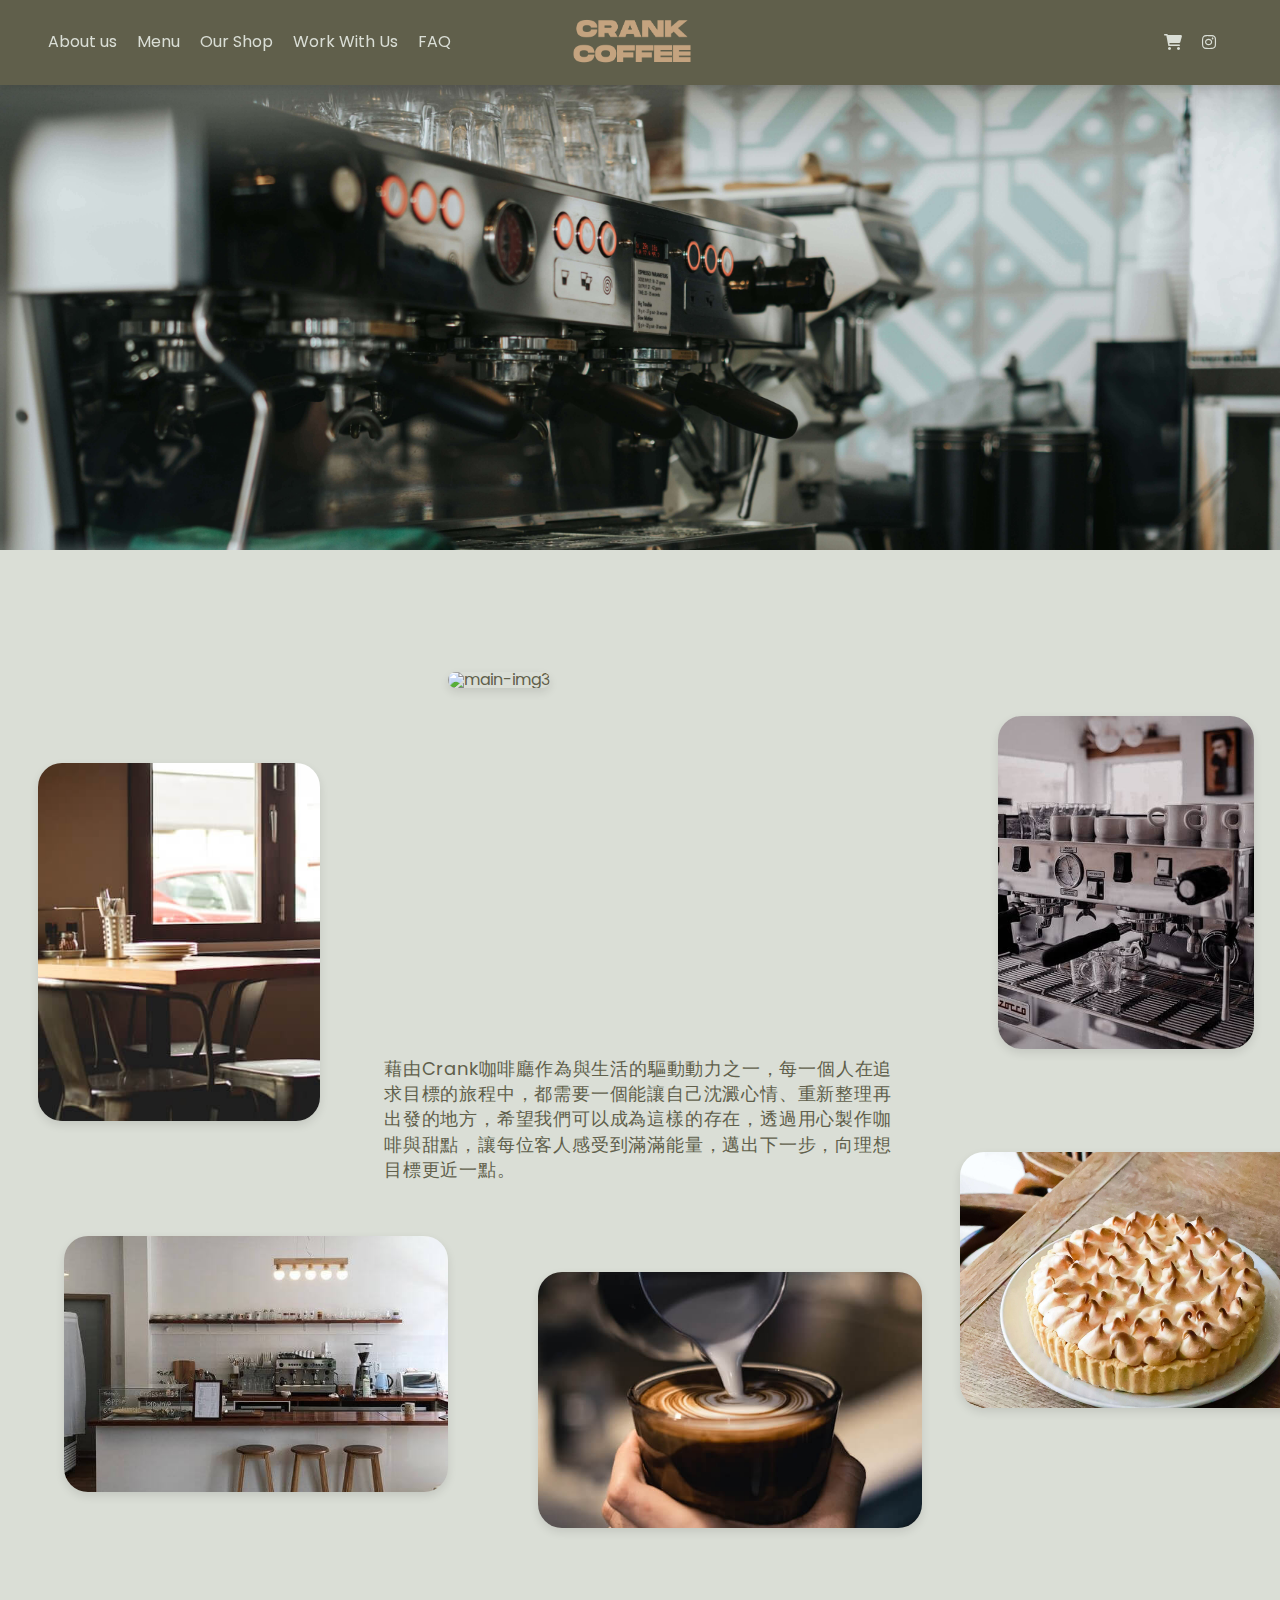
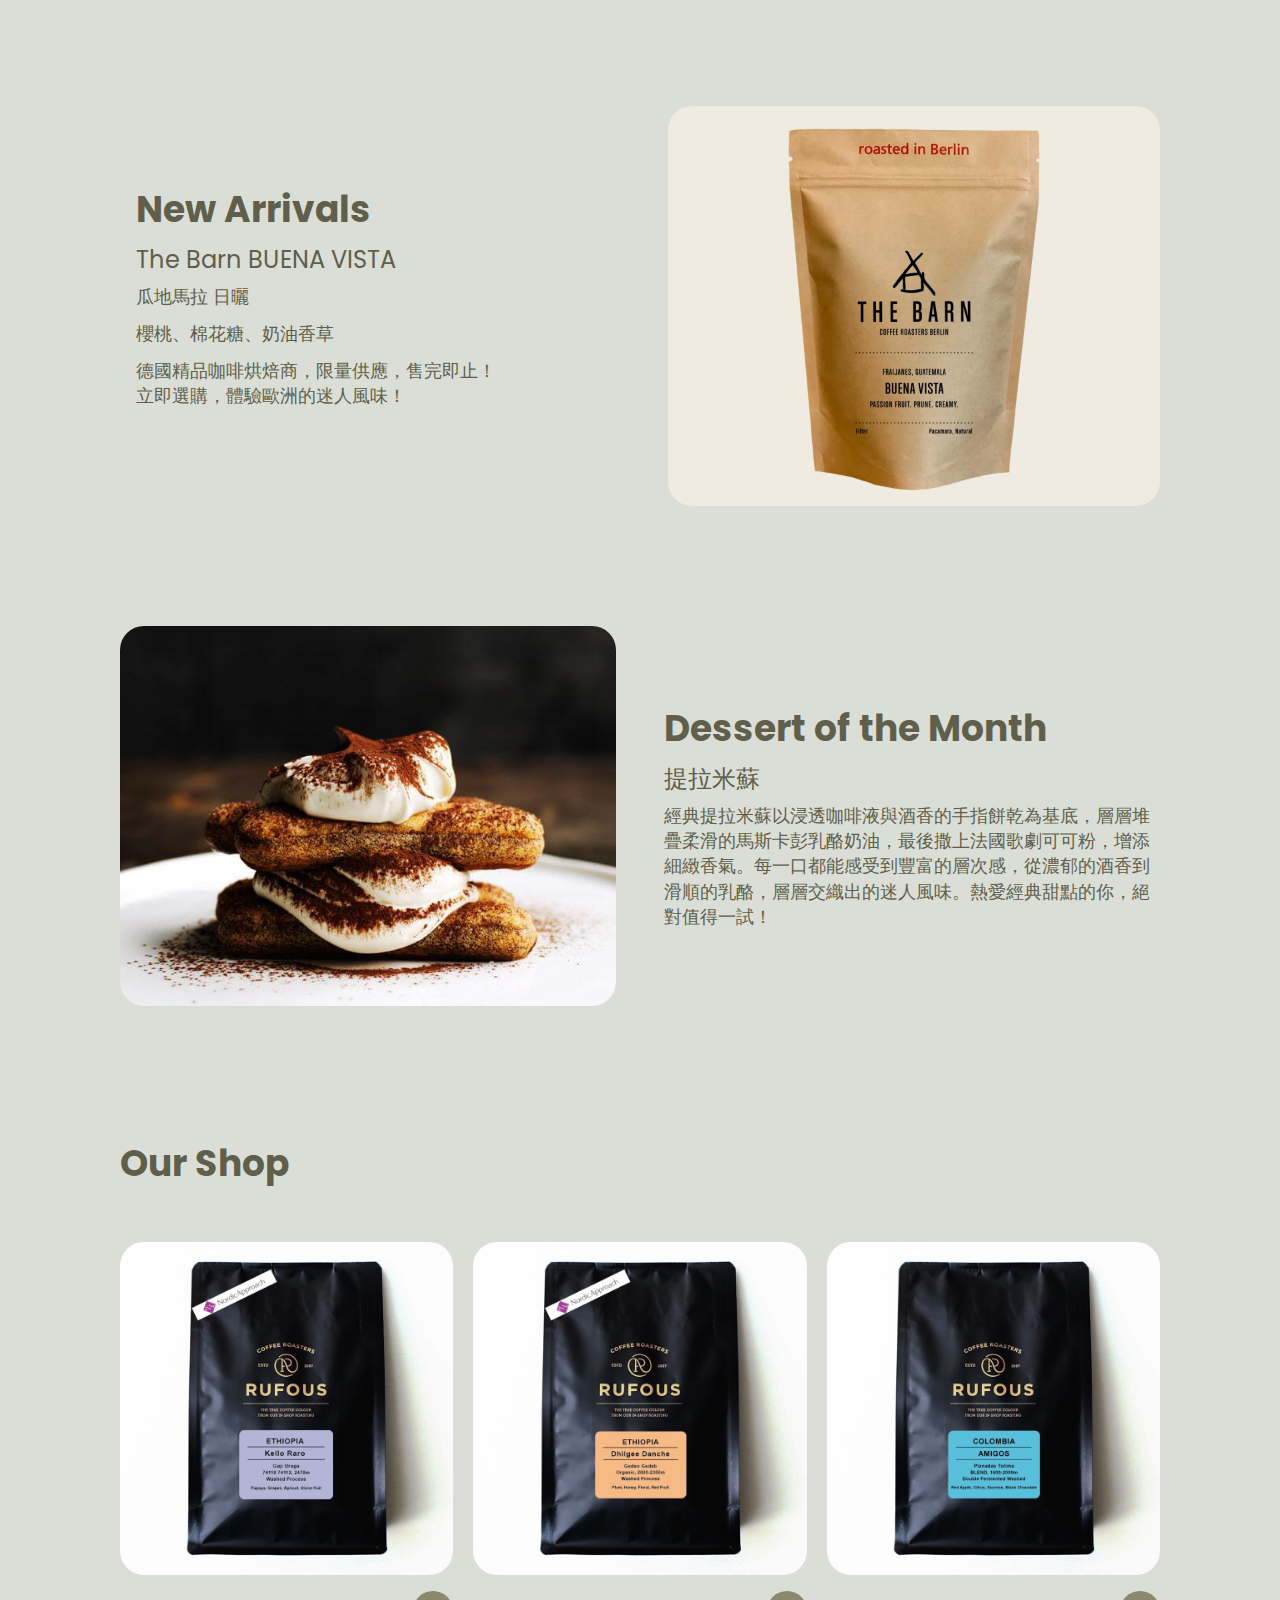
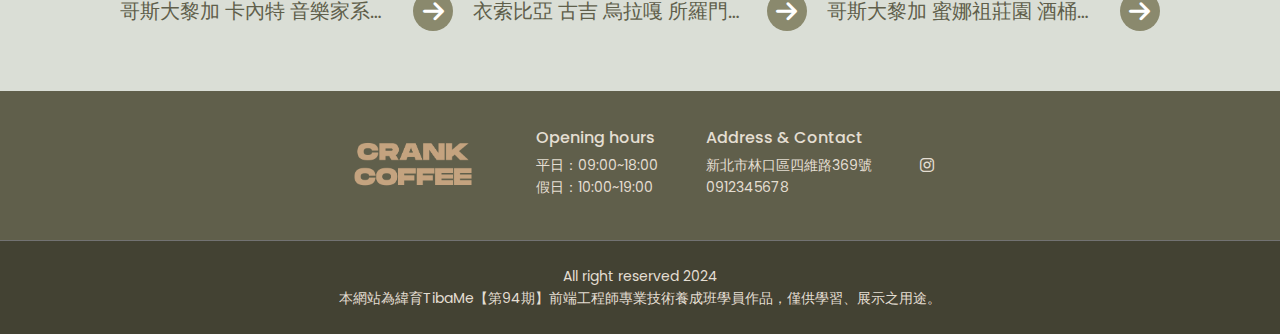
==== commit 1a8c532c: "fixednav" ====
--- a/index.html
+++ b/index.html
@@ -34,6 +34,20 @@
                 <a href="workwithus.html">Work With Us</a>
                 <a href="faq.html">FAQ</a>
             </div>
+
+            <!-- 漢堡選單按鈕 -->
+            <div class="hamburger-menu">
+                <i class="fa-solid fa-bars"></i>
+            </div>
+
+            <!-- 垂直選單 -->
+            <nav class="mobile-nav">
+                <a href="aboutus.html">About us</a>
+                <a href="menu.html">Menu</a>
+                <a href="onlineshop.html">Our Shop</a>
+                <a href="workwithus.html">Work With Us</a>
+                <a href="faq.html">FAQ</a>
+            </nav>
     
             <!-- 中間 LOGO 圖片 -->
             <div class="header-center">
@@ -44,9 +58,6 @@
     
             <!-- 右側圖標 -->
             <div class="header-right">
-                <a href="#" class="icons">
-                    <i class="fa-solid fa-arrow-right-to-bracket"></i>
-                </a>
                 
                 <a href="cart.html" class="icons">
                 <i class="fa-solid fa-cart-shopping"></i>
@@ -149,8 +160,8 @@
 
                 <li class="product-card">
                     <div class="img-container">
-                        <a href="products.html?id=3" data-id="3">
-                            <img src="img/product3.jpeg" alt="Guji Uraga Solomo G1" class="product-image">
+                        <a href="products.html?id=4" data-id="4">
+                            <img src="img/product4.jpeg" alt="Guji Uraga Solomo G1" class="product-image">
                         </a>
                     </div>
                     <div class="card-bottom">
@@ -193,38 +204,29 @@
             </a>
             
             <div class="middle-section">
+                <div class="hours-block">
+                    <h2>Opening hours</h2>
+                    <p>平日：09:00~18:00</p>
+                    <p>假日：10:00~19:00</p>
+                </div>
                 <div class="address-block">
-                <h2>Address</h2>
+                <h2>Address & Contact</h2>
                 <p>新北市林口區四維路369號</p>
+                <p>0912345678</p>
                 </div>
-                <div class="hours-block">
-                <h2>Opening hours</h2>
-                <p>平日：09:00~18:00</p>
-                <p>假日：10:00~19:00</p>
-                </div>
+                <a href="https://www.instagram.com/" class="icons" target="_blank" rel="noopener noreferrer">
+                    <i class="fa-brands fa-instagram"></i>
+                </a>
             </div>
         </div>
     
 
-        <!-- 右側導航與社群圖標 -->
-         
-        <ul class="right-section">
-            <li><a href="aboutus.html">About us</a></li>
-            <li><a href="menu.html">Menu</a></li>
-            <li><a href="onlineshop.html">Onlineshop</a></li>
-            <li><a href="workwithus.html">Work with us</a></li>
-            <li><a href="faq.html">FAQ</a></li>
-            <li><a href="https://www.instagram.com/" class="icons" target="_blank" rel="noopener noreferrer">
-                <i class="fa-brands fa-instagram"></i>
-                </a>
-            </li>
-        </ul>
     </div>
 
     <!-- 底部 -->
          
     <div class="bottom">
-        <p>All right reserved 2024 本網站為緯育TibaMe【第94期】前端工程師專業技術養成班學員作品，僅供學習、展示之用途。</p>  
+        <p>All right reserved 2024<br>本網站為緯育TibaMe【第94期】前端工程師專業技術養成班學員作品，僅供學習、展示之用途。</p>  
     </div>
 </div>
 
--- a/css/mainpage.css
+++ b/css/mainpage.css
@@ -13,15 +13,20 @@
 /* ------------ Top Nav ---------- */
 
 .header{
-    padding: 0 48px;
+    align-items: center;
+    position: fixed; 
+    top: 0; 
+    left: 0;
+    width: 100%;
+    z-index: 1000; 
+    padding: 4px 48px; 
     display: flex;
     flex-direction: row;
     justify-content: space-between;
     align-items: center;
-    background-color: #605f4b;
+    background-color: #605f4b; 
+    box-shadow: 0 4px 6px rgba(0, 0, 0, 0.1); 
     box-sizing: border-box;
-    width: 100%;
-    margin: 0 auto;
     
 }
 .header-left{
@@ -72,6 +77,42 @@
     color: #c4a37f;
 }
 
+/* 漢堡選單默認隱藏 */
+.hamburger-menu {
+    display: none;
+    cursor: pointer;
+    font-size: 24px;
+    color: #daded6;
+    flex: 1;
+}
+
+/* 當漢堡選單開啟時，切換成叉叉圖標 */
+.hamburger-menu.open i {
+    content: '\f00d'; /* Font Awesome "X" (叉叉) */
+    font-family: "Font Awesome 6 Free";
+    font-weight: 900;
+}
+
+/* 漢堡選單的垂直導航默認隱藏 */
+.mobile-nav {
+    display: none;
+    position: fixed;
+    top: 84px;
+    left: 0;
+    width: 70%;
+    height: 100%;
+    background-color: #434233;
+    z-index: 2000;
+    padding: 24px;
+    flex-direction: column;
+    align-items: center;
+    justify-content: flex-start;
+    gap: 24px;
+    box-shadow: 2px 0 10px rgba(0, 0, 0, 0.2);
+    transform: translateX(-100%);
+    transition: transform 0.3s ease;
+}
+
 /* ------------ Carousel ---------- */
 
 /*.owl-carousel .item h4 {
@@ -83,6 +124,7 @@
     
 .owl-carousel{
     margin-bottom: 80px;
+
 }
 
 .owl-nav{
@@ -124,7 +166,6 @@
     margin: 0 auto;
     letter-spacing: 0.8px;
 }
-  
 
 .content p{
     font-size: 18px;
@@ -302,7 +343,7 @@
     padding: 60px 120px;
     max-width: 100%; 
     margin: 0 auto;
-    gap: 24px;
+    gap: 48px;
     height: 400px;
     
     
@@ -343,36 +384,37 @@
 
 .product-list {
     display: flex; 
+    flex-wrap: wrap;
     gap: 20px; 
-    /* align-items: stretch;  */
     list-style: none;
+    padding: 0;
+    margin: 0 auto;
+    justify-content: space-between;
+    max-width: 1200px;
     
 }
 
 .product-card{
-    display: flex;
-    justify-content: space-between;
+    flex: 1 1 calc(33.333% - 20px);
+    max-width: 480px;
+    box-sizing: border-box;
+    display: flex;
     flex-direction: column;
     align-items: center;
-    height: auto;
-    overflow: hidden;
-    flex: 1;
-    padding: 16px;
    
 }
 
 .img-container{
-    margin-bottom: 24px;
+    margin-bottom: 16px;
     aspect-ratio: 3 / 3;
     overflow: hidden;
     width: 100%; 
-    max-width: 480px;
-    min-width: 240px;
+
 }
       
 .img-container img {
     width: 100%; 
-    height: auto; 
+    height: 100%; 
     border-radius: 24px;
     object-fit: cover;
 }
@@ -498,12 +540,14 @@
 
 .top .middle-section{
     display: flex;
-    flex-direction: column;
+    flex-direction: row;
+    gap: 48px;
+    align-items: center;
     
 }
 
 .middle-section h2{
-    margin-bottom: 8px;
+    margin-bottom: 12px;
     font-weight: 500;
     font-size: 16px;
 }
@@ -511,10 +555,6 @@
 .middle-section p{
     margin-bottom: 8px;
     font-size: 14px;
-}
-
-.address-block{
-    margin-bottom: 24px;
 }
 
 .right-section{
@@ -546,5 +586,6 @@
     font-size: 14px;
     color: #e4ded2;
     padding: 8px 0;
-}
-    
+    line-height: 1.6;
+}
+    
--- a/css/rwd-index.css
+++ b/css/rwd-index.css
@@ -1,3 +1,72 @@
+/* 當頁面寬度小於 1000px 時 */
+@media (max-width: 1120px) {
+    .header-left{
+        display: none; /* 隱藏原本的水平選單 */
+    }
+    
+    .hamburger-menu {
+        display: block; /* 顯示漢堡選單按鈕 */
+        transition: transform 0.3s ease;
+        font-size: 18px;
+    }
+
+    .hamburger-menu i:hover{
+        color: #c4a37f;
+        
+    }
+    
+    .mobile-nav.open {
+        display: flex; /* 顯示垂直選單 */
+        transform: translateX(0); /* 垂直選單滑出效果 */
+    }
+    
+    .mobile-nav a {
+        color: #daded6;
+        font-size: 18px;
+        text-decoration: none;
+        padding: 8px 0;
+        width: 100%;
+        text-align: left;
+        margin-right: 0px;
+    }
+    
+    .mobile-nav a:hover {
+        color: #c4a37f;
+    }
+
+    .overlay {
+        display: none; 
+        position: fixed;
+        top: 84px;
+        left: 670px;
+        width: 100%;
+        height: 100%;
+        background-color: rgba(0, 0, 0, 0.4);
+        transition: opacity 0.3s ease;
+        z-index:20;
+    }
+
+    .overlay.open {
+        display: block;
+        opacity: 1;
+    }
+}
+
+@media (max-width: 1000px) {
+
+    .product-list{
+        flex-direction: column;
+        margin: 0 auto;
+    }
+    .product-card {
+        flex: 1 1 calc(50% - 20px);
+        margin: 0 auto;
+    }
+
+    .content{
+        width: 50%;
+    }
+}
 /* Tablet (width <= 820px) */
 @media (max-width: 820px) {
     .owl-carousel .item {
@@ -7,12 +76,13 @@
 
     .container{
         height: 800px;
-        padding: 40px 60px;
+        padding: 0 60px;
         width: auto;
     }
 
     .content{
-        width: 55%;
+        width: 65%;
+        margin: 0 auto;
     }
     .new-arrivals, .dessert, .store {
         padding: 16px 48px;
@@ -27,6 +97,7 @@
 
     .text-content h1 {
         font-size: 28px;
+        margin-bottom: 16px;
     }
 
     .text-content h2 {
@@ -54,6 +125,45 @@
 
     .dessert img{
         height: 240px;
+    }
+
+    .top .middle-section{
+        gap: 24px;  
+    }
+
+    .top{
+        padding: 36px 0;
+    }
+
+}
+
+@media (max-width: 600px) {
+    .product-card {
+        flex: 1 1 100%; /* 600px 以下切換為每列一個 */
+    }
+
+    .content{
+        width: 100%;
+    }
+
+    .mainimg3{
+        top: 160px;
+    }
+
+    .main-img5{
+        top: 200px;
+    }
+    .main-img6{
+        top: 580px;
+    }
+
+    .left-section{
+        display: flex;
+        flex-direction: column;
+    }
+
+    .bottom{
+        padding: 16px 96px;
     }
 }
 
@@ -86,7 +196,7 @@
     .image-content img,
     .dessert img {
         max-width: 100%;
-        height: auto;
+        height: 300px;
     }
 
     .product-list {
@@ -97,4 +207,57 @@
     .card-bottom p {
         font-size: 16px;
     }
+
+    .main-img1{
+        top: 200px;
+    }
+    .main-img3{
+        top: 200px;
+    }
+
+    .main-img5{
+        top: 240px;
+    }
+    .main-img6{
+        top: 560px;
+    }
+    
+    .content p{
+        font-size: 16px;
+    }
+
+    .product-card{
+        box-sizing: border-box;
+    }
+
+    .top .left-section{
+        gap: 20px;
+    }
+    .top .middle-section{
+        display: flex;
+        flex-direction: column;
+        gap: 20px;
+        
+    }
+
+    .address-block{
+        margin-bottom: 12px;
+    }
+    
+    .hours-block{
+        margin-bottom: 12px;
+    }
+
+    .address-block{
+        text-align: center;
+    }
+
+    .bottom p{
+        line-height: 1.6;
+
+    }
+
+    .bottom{
+        padding: 16px 52px;
+    }
 }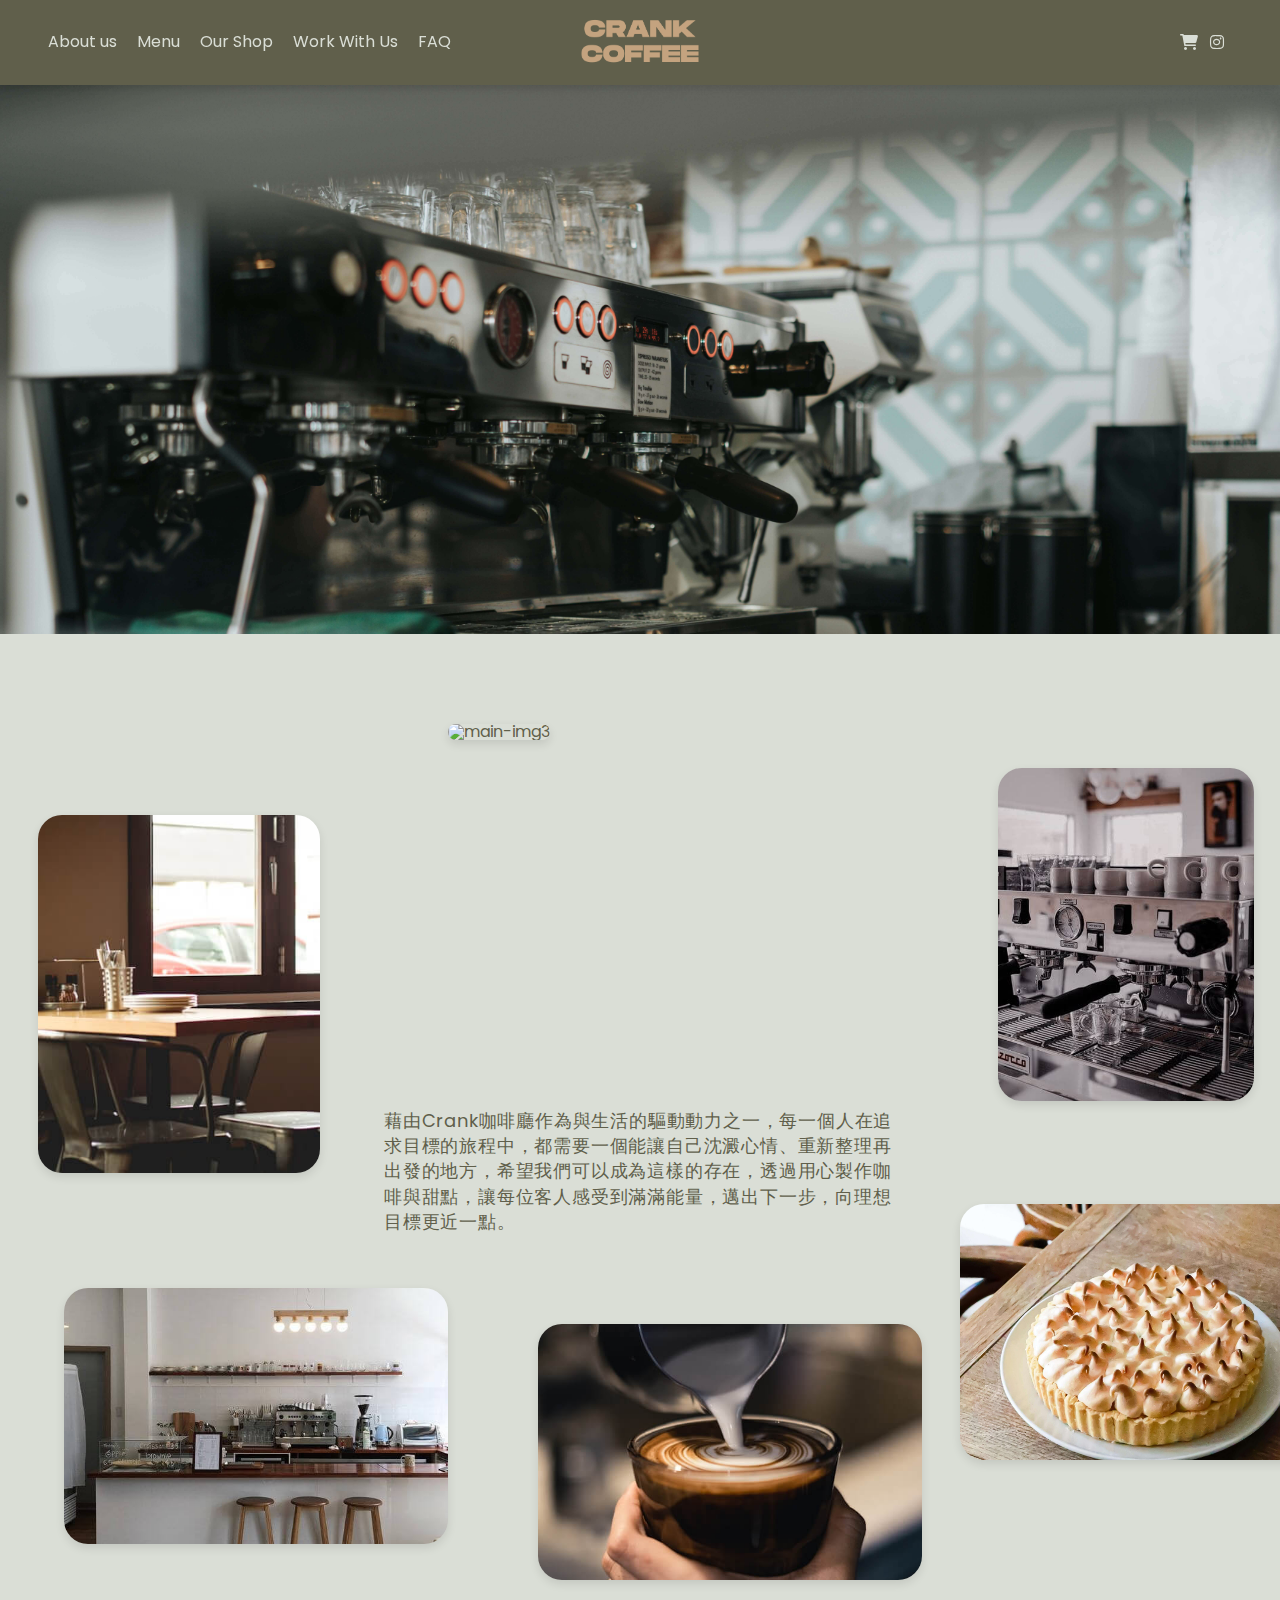
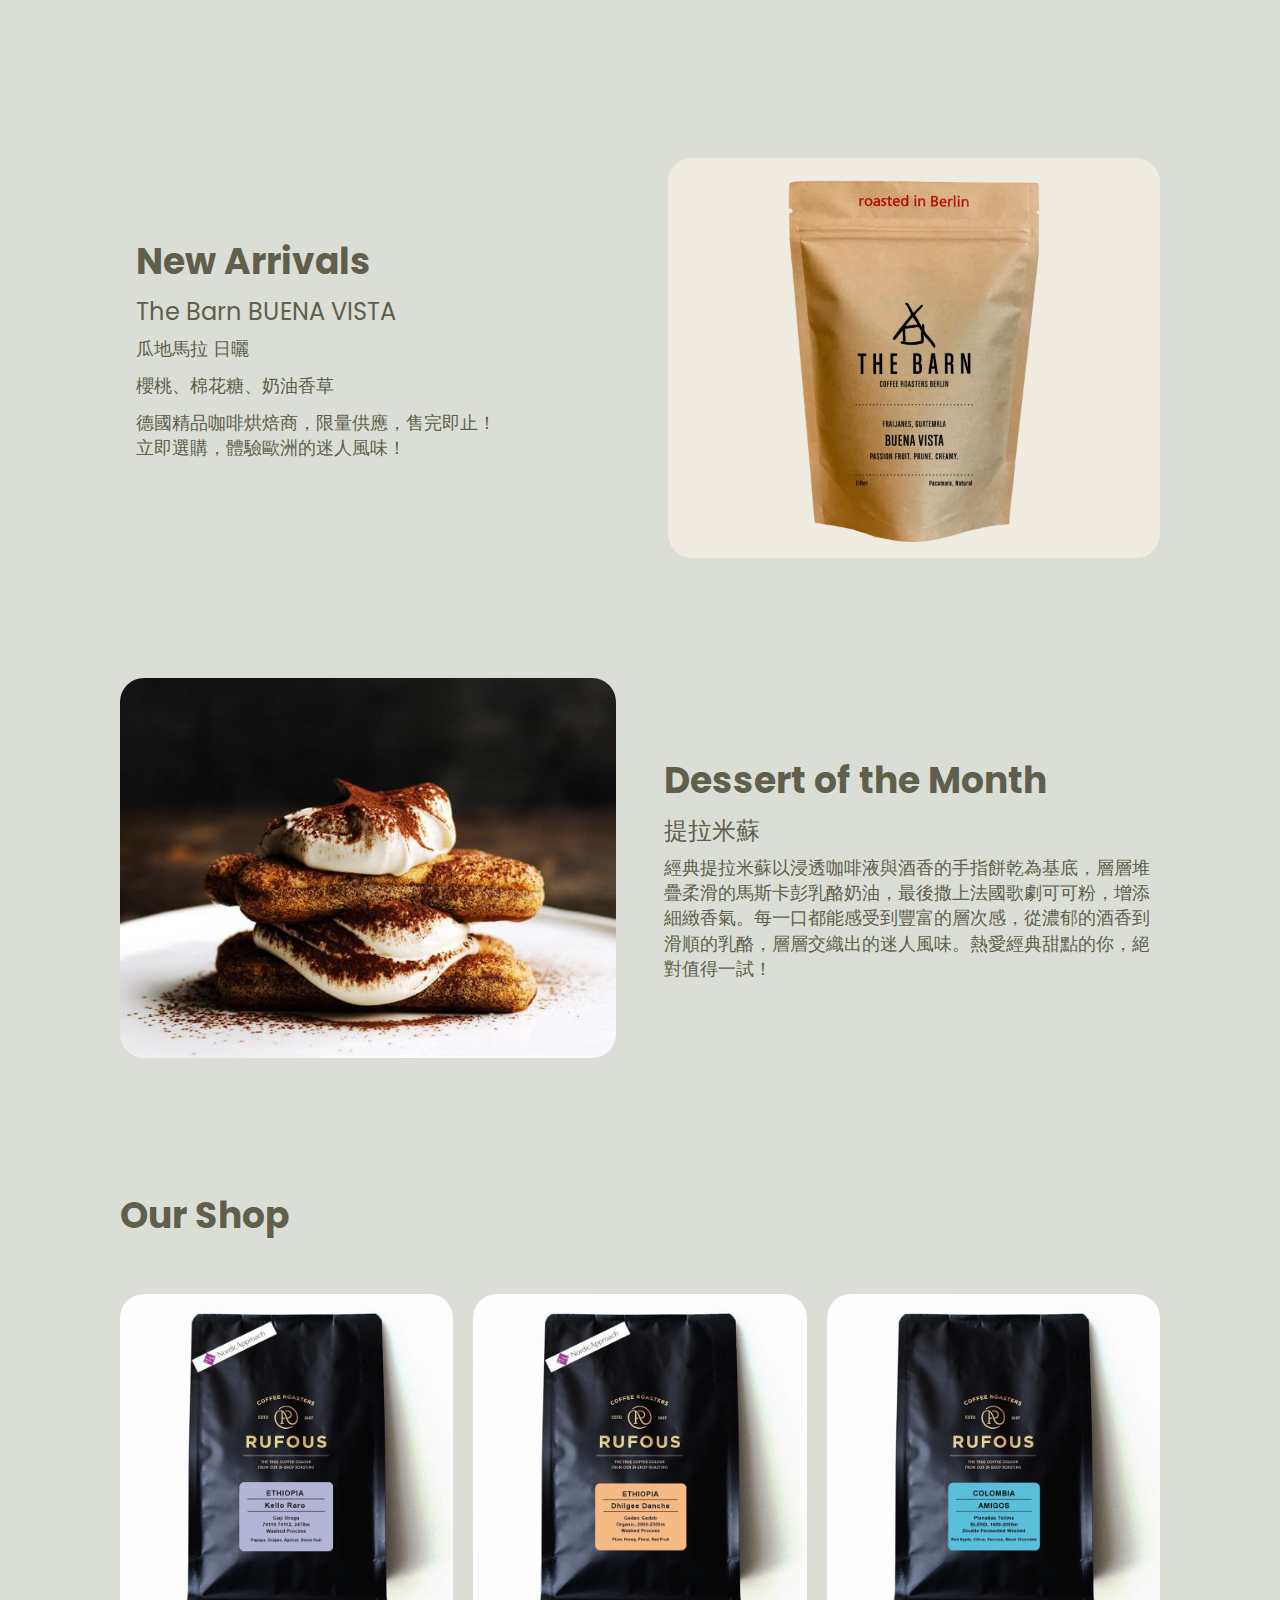
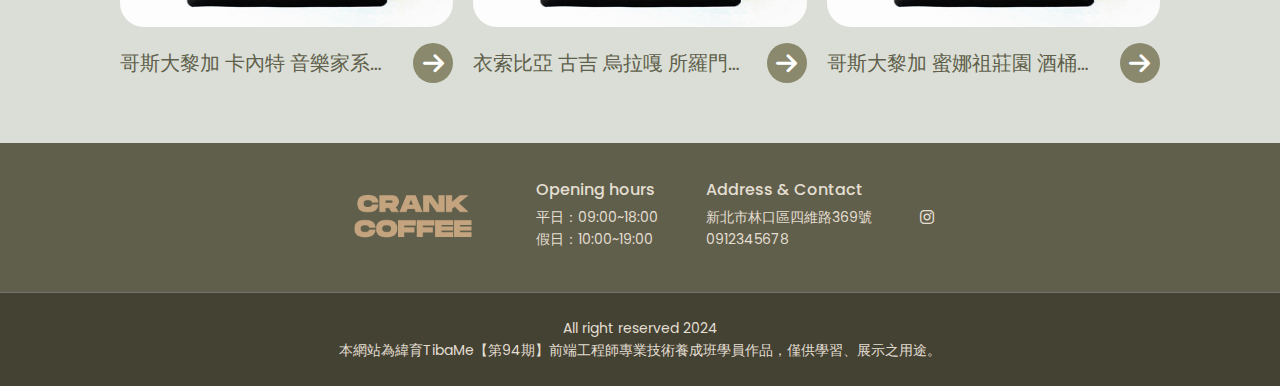
==== commit 5d2a31c2: "latest version" ====
--- a/index.html
+++ b/index.html
@@ -75,7 +75,7 @@
     <div class="owl-carousel">
         <div class="item"><img src="img/hero-img1.jpg" alt="Image 1"></div>
         <div class="item"><img src="img/hero-img2.jpg" alt="Image 2"></div>
-        <div class="item"><img src="img/hero-img3.png" alt="Image 3"></div>
+        <!-- <div class="item"><img src="img/hero-img3.png" alt="Image 3"></div> -->
     </div>
     
     <!------------ Main Section  ---------->
--- a/css/mainpage.css
+++ b/css/mainpage.css
@@ -36,12 +36,20 @@
 
 }
 
-.header a{
+.header-left a{
     color: #daded6; 
     font-size: 16px; 
     transition: color 0.3s ease;
     text-decoration: none;
     margin-right: 16px;
+
+}
+
+.header-right a{
+    color: #daded6; 
+    font-size: 16px; 
+    transition: color 0.3s ease;
+    text-decoration: none;
 
 }
 
@@ -121,11 +129,12 @@
     font-size: 1.4375rem;
     margin-top: 0rem;
     } */
-    
+
 .owl-carousel{
-    margin-bottom: 80px;
-
-}
+    margin-top: 84px;
+    margin-bottom: 48px;
+}
+    
 
 .owl-nav{
     display: none;
--- a/css/rwd-index.css
+++ b/css/rwd-index.css
@@ -70,7 +70,7 @@
 /* Tablet (width <= 820px) */
 @media (max-width: 820px) {
     .owl-carousel .item {
-        height: 400px;
+        height: auto;
 
     }
 
@@ -81,18 +81,29 @@
     }
 
     .content{
-        width: 65%;
+        width: 60%;
         margin: 0 auto;
     }
-    .new-arrivals, .dessert, .store {
-        padding: 16px 48px;
-        flex-direction: column;
-    }
-
-    .new-arrivals, .dessert {
+
+    .content p{
+        margin-top: 48px;
+    }
+    .store {
+        padding: 16px 24px;
+        flex-direction: column;
+    }
+
+    .new-arrivals, .dessert{
+        padding: 0 24px;
         display: flex;
         flex-direction: row;
         align-items: center;
+        gap: 16px;
+       
+    }
+
+    .text-content{
+        padding: 0px;
     }
 
     .text-content h1 {
@@ -109,6 +120,11 @@
     }
     .text-content p {
         font-size: 16px;
+       
+    }
+
+    .img-container{
+        max-width: 360px;
     }
 
     .product-list {
@@ -138,23 +154,50 @@
 }
 
 @media (max-width: 600px) {
+
+    .header {
+        padding: 4px 16px;
+    }
+
+    .container {
+        height: 750px;
+    }
+
+    .owl-carousel{
+        margin-top: 84px;
+        margin-bottom: 0px;
+    }
     .product-card {
         flex: 1 1 100%; /* 600px 以下切換為每列一個 */
     }
-
+    .content p {
+        margin-top: 24px;
+    }
     .content{
         width: 100%;
     }
 
-    .mainimg3{
-        top: 160px;
+    .main-img1{
+        top: 110px;
+    }
+    
+    .main-img3{
+        top: 90px;
+    }
+
+    .main-img4 {
+        top: 510px;
+    }
+
+    .main-img2 {
+        top: 500px;
     }
 
     .main-img5{
-        top: 200px;
-    }
-    .main-img6{
-        top: 580px;
+        top: 100px;
+    }
+    .main-img6 {
+        top:490px;
     }
 
     .left-section{
@@ -165,10 +208,44 @@
     .bottom{
         padding: 16px 96px;
     }
+
+   
 }
 
 /* Mobile (width <= 430px) */
 @media (max-width: 430px) {
+
+    .container{
+        height: 540px;
+        padding: 0 60px;
+        width: auto;
+    }
+
+    .main-img1 {
+        top: 40px;
+    }
+
+    .main-img2 {
+        top: 420px;
+    }
+
+    .main-img3 {
+        top: 20px;
+    }
+
+    .main-img4 {
+        top: 380px;
+    }
+
+    .main-img5 {
+        top: 80px;
+    }
+
+    .main-img6 {
+        top: 410px;
+    }
+
+
     .new-arrivals, .dessert, .store {
         padding: 20px 20px;
         flex-direction: column;
@@ -207,23 +284,10 @@
     .card-bottom p {
         font-size: 16px;
     }
-
-    .main-img1{
-        top: 200px;
-    }
-    .main-img3{
-        top: 200px;
-    }
-
-    .main-img5{
-        top: 240px;
-    }
-    .main-img6{
-        top: 560px;
-    }
     
     .content p{
         font-size: 16px;
+        margin-top: 24px;
     }
 
     .product-card{
